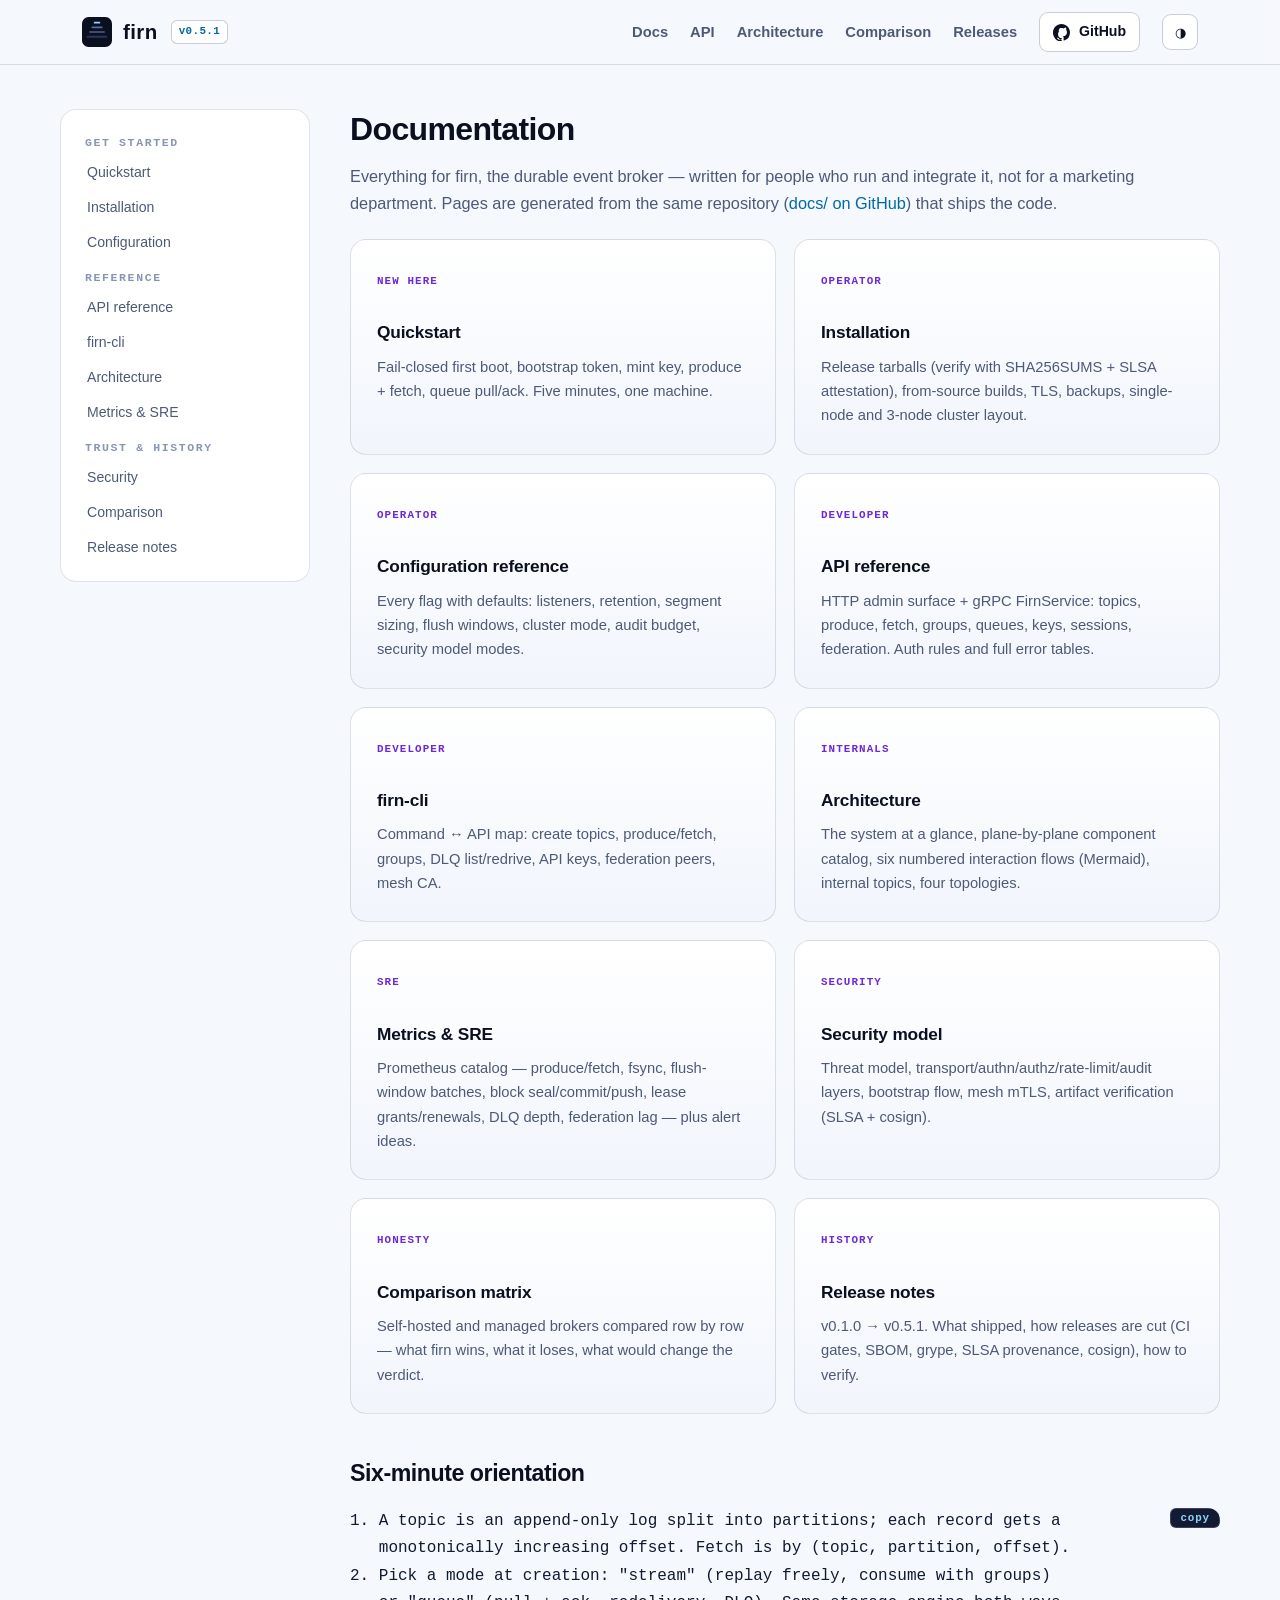
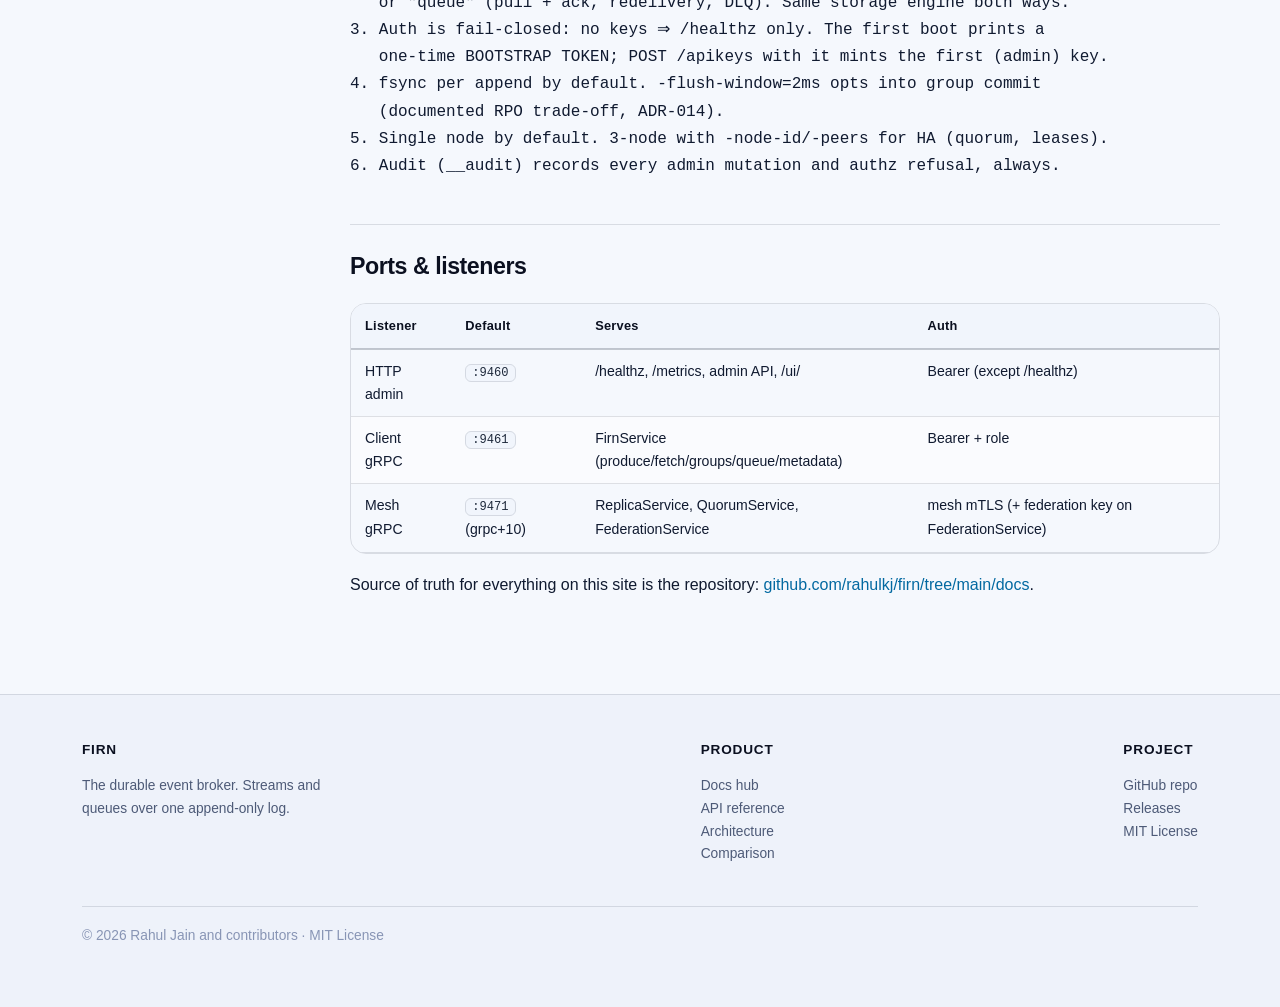
==== site/docs/index.html @ d55f5d56 "site: static website for firn, deployed to GitHub Pages Zero-build static site (no npm, no deps) in " ====
<!DOCTYPE html>
<html lang="en">
<head>
<meta charset="utf-8">
<meta name="viewport" content="width=device-width, initial-scale=1">
<title>Documentation — firn</title>
<meta name="description" content="Guides and reference for firn, the durable event broker: quickstart, installation, configuration, HTTP/gRPC API, CLI, architecture, security, comparison, releases.">
<link rel="icon" href="../favicon.svg" type="image/svg+xml">
<link rel="stylesheet" href="../assets/style.css">
</head>
<body>
<header class="site-header">
  <div class="wrap">
    <a class="brand" href="../index.html" aria-label="firn home"><svg width="30" height="30" viewBox="0 0 64 64" aria-hidden="true"><rect width="64" height="64" rx="14" fill="#0b1020"/><path d="M12 42h40" stroke="#2a3458" stroke-width="4" stroke-linecap="round"/><path d="M17 32h30" stroke="#3d4a77" stroke-width="4" stroke-linecap="round"/><path d="M22 22h20" stroke="#5b6ba1" stroke-width="4" stroke-linecap="round"/><path d="M27 12h10" stroke="#8fd3ff" stroke-width="4" stroke-linecap="round"/></svg>firn <span class="ver">v0.5.1</span></a>
    <nav class="nav"><a href="index.html">Docs</a><a href="api.html">API</a><a href="architecture.html">Architecture</a><a href="comparison.html">Comparison</a><a href="releases.html">Releases</a><a class="ghbtn" href="https://github.com/rahulkj/firn" rel="noopener"><svg width="17" height="17" viewBox="0 0 16 16" fill="currentColor" aria-hidden="true"><path d="M8 0c4.42 0 8 3.58 8 8a8.013 8.013 0 0 1-5.45 7.59c-.4.08-.55-.17-.55-.38 0-.27.01-1.13.01-2.2 0-.75-.25-1.23-.54-1.47 1.78-.2 3.65-.88 3.65-3.95 0-.88-.31-1.59-.82-2.15.08-.2.36-1.02-.08-2.12 0 0-.67-.22-2.2.82-.64-.18-1.32-.27-2-.27s-1.36.09-2 .27C6.32 4.91 5.65 5.13 5.65 5.13c-.44 1.1-.16 1.92-.08 2.12-.51.56-.82 1.28-.82 2.15 0 3.06 1.86 3.75 3.64 3.95-.23.2-.44.55-.51 1.07-.46.2-1.61.55-2.33-.66-.15-.24-.6-.83-1.23-.82-1.08.01-.73.61.01.86.46.26.99 1.37 3.89.97 0 .67.01 1.15.01 1.31 0 .21-.15.45-.55.38A7.995 7.995 0 0 1 0 8c0-4.42 3.58-8 8-8"/></svg>GitHub</a><button class="theme-toggle" data-theme-toggle aria-label="Toggle theme">◑</button></nav>
    <button class="menu-toggle" data-menu-toggle aria-label="Toggle menu">≡</button>
  </div>
</header>

<main class="wrap docs-main">
<aside class="docs-side">
  <div class="side-title">Get started</div>
  <a href="quickstart.html">Quickstart</a>
  <a href="installation.html">Installation</a>
  <a href="configuration.html">Configuration</a>
  <div class="side-title">Reference</div>
  <a href="api.html">API reference</a>
  <a href="cli.html">firn-cli</a>
  <a href="architecture.html">Architecture</a>
  <a href="sre.html">Metrics &amp; SRE</a>
  <div class="side-title">Trust &amp; history</div>
  <a href="security.html">Security</a>
  <a href="comparison.html">Comparison</a>
  <a href="releases.html">Release notes</a>
</aside>
<article class="docs-content">
<h1>Documentation</h1>
<p class="doc-lede">Everything for firn, the durable event broker — written for people who run and integrate it, not for a marketing department. Pages are generated from the same repository (<a href="https://github.com/rahulkj/firn/tree/main/docs" rel="noopener">docs/ on GitHub</a>) that ships the code.</p>

<div class="grid-2">
  <a class="card" href="quickstart.html" style="text-decoration:none;color:inherit"><span class="tag">New here</span><h3>Quickstart</h3><p>Fail-closed first boot, bootstrap token, mint key, produce + fetch, queue pull/ack. Five minutes, one machine.</p></a>
  <a class="card" href="installation.html" style="text-decoration:none;color:inherit"><span class="tag">Operator</span><h3>Installation</h3><p>Release tarballs (verify with SHA256SUMS + SLSA attestation), from-source builds, TLS, backups, single-node and 3-node cluster layout.</p></a>
  <a class="card" href="configuration.html" style="text-decoration:none;color:inherit"><span class="tag">Operator</span><h3>Configuration reference</h3><p>Every flag with defaults: listeners, retention, segment sizing, flush windows, cluster mode, audit budget, security model modes.</p></a>
  <a class="card" href="api.html" style="text-decoration:none;color:inherit"><span class="tag">Developer</span><h3>API reference</h3><p>HTTP admin surface + gRPC FirnService: topics, produce, fetch, groups, queues, keys, sessions, federation. Auth rules and full error tables.</p></a>
  <a class="card" href="cli.html" style="text-decoration:none;color:inherit"><span class="tag">Developer</span><h3>firn-cli</h3><p>Command ↔ API map: create topics, produce/fetch, groups, DLQ list/redrive, API keys, federation peers, mesh CA.</p></a>
  <a class="card" href="architecture.html" style="text-decoration:none;color:inherit"><span class="tag">Internals</span><h3>Architecture</h3><p>The system at a glance, plane-by-plane component catalog, six numbered interaction flows (Mermaid), internal topics, four topologies.</p></a>
  <a class="card" href="sre.html" style="text-decoration:none;color:inherit"><span class="tag">SRE</span><h3>Metrics &amp; SRE</h3><p>Prometheus catalog — produce/fetch, fsync, flush-window batches, block seal/commit/push, lease grants/renewals, DLQ depth, federation lag — plus alert ideas.</p></a>
  <a class="card" href="security.html" style="text-decoration:none;color:inherit"><span class="tag">Security</span><h3>Security model</h3><p>Threat model, transport/authn/authz/rate-limit/audit layers, bootstrap flow, mesh mTLS, artifact verification (SLSA + cosign).</p></a>
  <a class="card" href="comparison.html" style="text-decoration:none;color:inherit"><span class="tag">Honesty</span><h3>Comparison matrix</h3><p>Self-hosted and managed brokers compared row by row — what firn wins, what it loses, what would change the verdict.</p></a>
  <a class="card" href="releases.html" style="text-decoration:none;color:inherit"><span class="tag">History</span><h3>Release notes</h3><p>v0.1.0 → v0.5.1. What shipped, how releases are cut (CI gates, SBOM, grype, SLSA provenance, cosign), how to verify.</p></a>
</div>

<h2 style="border-top:0;padding-top:0;margin-top:40px">Six-minute orientation</h2>
<pre class="code">1. A topic is an append-only log split into partitions; each record gets a
   monotonically increasing offset. Fetch is by (topic, partition, offset).
2. Pick a mode at creation: "stream" (replay freely, consume with groups)
   or "queue" (pull + ack, redelivery, DLQ). Same storage engine both ways.
3. Auth is fail-closed: no keys ⇒ /healthz only. The first boot prints a
   one-time BOOTSTRAP TOKEN; POST /apikeys with it mints the first (admin) key.
4. fsync per append by default. -flush-window=2ms opts into group commit
   (documented RPO trade-off, ADR-014).
5. Single node by default. 3-node with -node-id/-peers for HA (quorum, leases).
6. Audit (__audit) records every admin mutation and authz refusal, always.</pre>

<h2>Ports &amp; listeners</h2>
<div class="table-wrap"><table>
<thead><tr><th>Listener</th><th>Default</th><th>Serves</th><th>Auth</th></tr></thead>
<tbody>
<tr><td>HTTP admin</td><td><code>:9460</code></td><td>/healthz, /metrics, admin API, /ui/</td><td>Bearer (except /healthz)</td></tr>
<tr><td>Client gRPC</td><td><code>:9461</code></td><td>FirnService (produce/fetch/groups/queue/metadata)</td><td>Bearer + role</td></tr>
<tr><td>Mesh gRPC</td><td><code>:9471</code> (grpc+10)</td><td>ReplicaService, QuorumService, FederationService</td><td>mesh mTLS (+ federation key on FederationService)</td></tr>
</tbody></table></div>

<p>Source of truth for everything on this site is the repository: <a href="https://github.com/rahulkj/firn/tree/main/docs" rel="noopener">github.com/rahulkj/firn/tree/main/docs</a>.</p>
</article>
</main>

<footer class="site-footer"><div class="wrap"><div class="cols"><div style="max-width:280px"><h4>firn</h4><p>The durable event broker. Streams and queues over one append-only log.</p></div><div><h4>Product</h4><p><a href="index.html">Docs hub</a><br><a href="api.html">API reference</a><br><a href="architecture.html">Architecture</a><br><a href="comparison.html">Comparison</a></p></div><div><h4>Project</h4><p><a href="https://github.com/rahulkj/firn" rel="noopener">GitHub repo</a><br><a href="https://github.com/rahulkj/firn/releases" rel="noopener">Releases</a><br><a href="https://github.com/rahulkj/firn/blob/main/LICENSE" rel="noopener">MIT License</a></p></div></div><div class="fine"><span>© 2026 Rahul Jain and contributors · MIT License</span></div></div></footer>
<script src="../assets/site.js"></script>
</body>
</html>
---- site/assets/style.css ----
:root{
  --bg:#0b1020; --bg2:#0e1430; --panel:#121936; --panel2:#171f42;
  --line:rgba(148,163,184,.18); --line2:rgba(148,163,184,.32);
  --text:#e8ecf7; --muted:#9aa7c4; --faint:#6b7899;
  --accent:#8fd3ff; --accent2:#c4b5fd; --snow:#eaf6ff;
  --ok:#34d399; --warn:#fbbf24; --bad:#f87171;
  --code:#0a0e22; --code-line:#1d2749;
  --shadow:0 18px 50px rgba(2,6,23,.5);
  --radius:16px;
}
[data-theme="light"]{
  --bg:#f5f8fd; --bg2:#eef2fa; --panel:#ffffff; --panel2:#f1f5fc;
  --line:rgba(15,23,42,.12); --line2:rgba(15,23,42,.22);
  --text:#101a30; --muted:#4d5a77; --faint:#8895b5;
  --accent:#0369a1; --accent2:#6d28d9; --snow:#0b1020;
  --ok:#047857; --warn:#b45309; --bad:#b91c1c;
  --code:#0f172a; --code-line:#1e293b;
  --shadow:0 18px 45px rgba(30,41,59,.16);
}
*{box-sizing:border-box}
html{scroll-behavior:smooth}
body{margin:0;background:var(--bg);color:var(--text);font:16px/1.65 -apple-system,BlinkMacSystemFont,"Segoe UI",Roboto,"Helvetica Neue",Arial,sans-serif;-webkit-font-smoothing:antialiased}
a{color:var(--accent);text-decoration:none}
a:hover{text-decoration:underline}
.mono{font-family:ui-monospace,"SF Mono",Menlo,Consolas,monospace}
.wrap{max-width:1160px;margin:0 auto;padding:0 22px}

/* ---------- header ---------- */
.site-header{position:sticky;top:0;z-index:50;backdrop-filter:blur(14px);-webkit-backdrop-filter:blur(14px);background:color-mix(in srgb, var(--bg) 78%, transparent);border-bottom:1px solid var(--line)}
.site-header .wrap{display:flex;align-items:center;gap:26px;height:64px}
.brand{display:flex;align-items:center;gap:11px;font-weight:700;font-size:1.28rem;color:var(--snow);letter-spacing:.02em}
.brand:hover{text-decoration:none}
.brand svg{display:block}
.brand .ver{font:600 .68rem/1.6 ui-monospace,Menlo,monospace;color:var(--accent);border:1px solid var(--line2);border-radius:6px;padding:2px 7px;margin-left:2px;background:var(--panel)}
.nav{display:flex;gap:22px;margin-left:auto;align-items:center}
.nav a{color:var(--muted);font-weight:600;font-size:.92rem}
.nav a:hover{color:var(--snow);text-decoration:none}
.nav .ghbtn{display:inline-flex;align-items:center;gap:9px;color:var(--snow);border:1px solid var(--line2);border-radius:9px;padding:7px 13px;background:var(--panel);font-size:.88rem}
.nav .ghbtn:hover{border-color:var(--accent)}
.theme-toggle{cursor:pointer;background:var(--panel);border:1px solid var(--line2);color:var(--snow);border-radius:9px;width:36px;height:36px;display:inline-flex;align-items:center;justify-content:center}
.theme-toggle:hover{border-color:var(--accent)}
.menu-toggle{display:none;cursor:pointer;background:none;border:0;color:var(--snow);font-size:1.4rem;margin-left:auto}
@media (max-width:900px){
  .menu-toggle{display:block}
  .nav{display:none;position:absolute;top:64px;left:0;right:0;flex-direction:column;align-items:flex-start;background:var(--bg2);border-bottom:1px solid var(--line);padding:14px 22px 18px;gap:14px}
  .nav.open{display:flex}
}

/* ---------- hero ---------- */
.hero{position:relative;overflow:hidden;border-bottom:1px solid var(--line)}
.hero::before{content:"";position:absolute;inset:0;background:radial-gradient(900px 420px at 15% -10%,rgba(141,211,255,.16),transparent 60%),radial-gradient(800px 500px at 85% 0%,rgba(196,181,253,.14),transparent 55%)}
.hero .wrap{position:relative;padding:92px 22px 84px;display:grid;grid-template-columns:1.05fr .95fr;gap:48px;align-items:center}
@media (max-width:980px){.hero .wrap{grid-template-columns:1fr;padding:64px 22px 56px}}
.eyebrow{display:inline-flex;gap:10px;align-items:center;font:600 .76rem/1 ui-monospace,Menlo,monospace;letter-spacing:.14em;text-transform:uppercase;color:var(--accent);margin-bottom:22px}
.eyebrow .dot{width:7px;height:7px;border-radius:50%;background:var(--ok);box-shadow:0 0 12px var(--ok)}
h1{font-size:clamp(2.5rem,5.2vw,3.7rem);line-height:1.06;margin:0 0 22px;letter-spacing:-.03em;font-weight:800;color:var(--snow)}
h1 .grad{background:linear-gradient(120deg,var(--accent) 0%,#e6f4ff 35%,var(--accent2) 100%);-webkit-background-clip:text;background-clip:text;color:transparent}
.lede{font-size:1.16rem;color:var(--muted);max-width:34rem;margin:0 0 30px}
.lede strong{color:var(--snow)}
.cta-row{display:flex;gap:14px;flex-wrap:wrap;margin-bottom:28px}
.btn{display:inline-flex;align-items:center;gap:10px;border-radius:11px;padding:12px 20px;font-weight:700;font-size:.97rem;border:1px solid transparent}
.btn:hover{text-decoration:none}
.btn-primary{background:linear-gradient(160deg,#a9e1ff,#67c6ff);color:#062033;box-shadow:0 10px 30px rgba(103,198,255,.28)}
.btn-primary:hover{filter:brightness(1.06)}
.btn-ghost{color:var(--snow);border-color:var(--line2);background:var(--panel)}
.btn-ghost:hover{border-color:var(--accent)}
.quickfacts{display:flex;gap:0;border:1px solid var(--line);border-radius:14px;overflow:hidden;max-width:520px}
.quickfacts div{flex:1;padding:12px 14px;background:var(--panel);border-right:1px solid var(--line)}
.quickfacts div:last-child{border-right:0}
.quickfacts b{display:block;font-size:1.05rem;color:var(--snow)}
.quickfacts span{font-size:.72rem;color:var(--muted)}

/* terminal card */
.term{border:1px solid var(--line2);border-radius:var(--radius);background:var(--code);box-shadow:var(--shadow);overflow:hidden}
.term-chrome{display:flex;gap:7px;align-items:center;padding:11px 14px;border-bottom:1px solid var(--code-line);background:#0d1230}
.term-chrome i{width:11px;height:11px;border-radius:50%;background:#31406e}
.term-chrome i:first-child{background:#ff5f57}.term-chrome i:nth-child(2){background:#febc2e}.term-chrome i:nth-child(3){background:#28c840}
.term-chrome span{margin-left:10px;font:.75rem ui-monospace,Menlo,monospace;color:var(--faint)}
.term pre{margin:0;padding:18px 20px;overflow-x:auto;font-size:.82rem;line-height:1.72;color:#c7e0ff}
.term .p{color:#5eead4}.term .c{color:#64748b}.term .o{color:#a5f3fc}.term .okc{color:#34d399}
@media (max-width:980px){.quickfacts{max-width:100%}}

/* ---------- sections & content ---------- */
section.block{padding:72px 0}
.kicker{font:600 .73rem/1 ui-monospace,Menlo,monospace;letter-spacing:.16em;text-transform:uppercase;color:var(--accent)}
h2{font-size:clamp(1.6rem,3vw,2.2rem);letter-spacing:-.02em;margin:12px 0 10px;color:var(--snow)}
.sub{color:var(--muted);max-width:46rem;margin:0 0 34px}
.card{border:1px solid var(--line);background:linear-gradient(180deg,var(--panel),var(--panel2));border-radius:var(--radius);padding:26px;transition:border-color .18s, transform .18s}
.card:hover{border-color:var(--line2);transform:translateY(-2px)}
.card h3{margin:12px 0 8px;font-size:1.06rem;color:var(--snow);letter-spacing:-.01em}
.card p{margin:0;color:var(--muted);font-size:.92rem}
.card .tag{display:inline-block;font:600 .68rem ui-monospace,Menlo,monospace;color:var(--accent2);letter-spacing:.1em;text-transform:uppercase}
.grid-3{display:grid;grid-template-columns:repeat(3,1fr);gap:18px}
.grid-2{display:grid;grid-template-columns:repeat(2,1fr);gap:18px}
@media (max-width:980px){.grid-3,.grid-2{grid-template-columns:1fr}}

/* honesty callout */
.honesty{border:1px solid rgba(251,191,36,.35);background:rgba(251,191,36,.06);border-left:4px solid var(--warn);border-radius:12px;padding:18px 22px;color:#fde68a;font-size:.92rem;max-width:60rem}
[data-theme="light"] .honesty{color:#7c4a03;background:#fffbeb}

/* tables */
.table-wrap{overflow-x:auto;border:1px solid var(--line);border-radius:var(--radius);margin:18px 0}
table{border-collapse:collapse;width:100%;font-size:.88rem}
thead th{background:var(--panel2);color:var(--snow);text-align:left;padding:11px 14px;border-bottom:2px solid var(--line2);font-size:.8rem;letter-spacing:.02em}
tbody td{padding:10px 14px;border-bottom:1px solid var(--line);vertical-align:top}
tbody tr:nth-child(even){background:color-mix(in srgb, var(--panel) 55%, transparent)}
.pill{display:inline-block;border-radius:99px;padding:1px 9px;font-size:.72rem;font-weight:700;white-space:nowrap}
.yes{color:#052e22;background:rgba(52,211,153,.22);color:var(--ok);border:1px solid rgba(52,211,153,.4)}
.partial{color:var(--warn);border:1px solid rgba(251,191,36,.4);background:rgba(251,191,36,.08)}
.no{color:var(--bad);border:1px solid rgba(248,113,113,.4);background:rgba(248,113,113,.08)}

/* code */
pre.code{background:var(--code);border:1px solid var(--line2);border-radius:12px;padding:16px 18px;overflow-x:auto;font-size:.82rem;line-height:1.7;color:#c7e0ff}
inline-code,code{font-family:ui-monospace,"SF Mono",Menlo,Consolas,monospace;font-size:.86em;background:var(--panel2);border:1px solid var(--line);border-radius:6px;padding:1px 6px;color:#cfe6ff}
pre.code code,pre.code{background:transparent;border:0;padding:0;color:inherit;font-size:inherit}
[data-theme="light"] code{color:#1e293b}
h1 code,h2 code,h3 code{font-size:.8em}

/* docs layout */
.docs-main{display:grid;grid-template-columns:250px 1fr;gap:40px;padding:44px 0 80px}
@media (max-width:980px){.docs-main{grid-template-columns:1fr}.docs-side{position:static}}
.docs-side{position:sticky;top:84px;align-self:start;border:1px solid var(--line);border-radius:var(--radius);background:var(--panel);padding:16px;font-size:.88rem}
.docs-side .side-title{font:700 .72rem ui-monospace,Menlo,monospace;letter-spacing:.14em;text-transform:uppercase;color:var(--faint);margin:10px 8px 6px}
.docs-side a{display:block;padding:6px 10px;border-radius:8px;color:var(--muted);font-weight:500}
.docs-side a:hover{color:var(--snow);background:var(--panel2);text-decoration:none}
.docs-side a.active{color:var(--accent);background:var(--panel2)}
.docs-content h1{font-size:2rem;letter-spacing:-.02em;margin:4px 0 8px;color:var(--snow)}
.docs-content .doc-lede{color:var(--muted);font-size:1.02rem;margin-bottom:22px}
.docs-content h2{margin-top:44px;padding-top:22px;border-top:1px solid var(--line);font-size:1.45rem}
.docs-content h3{margin-top:26px;font-size:1.08rem;color:var(--snow)}

/* footer */
.site-footer{border-top:1px solid var(--line);background:var(--bg2);padding:44px 0 60px;color:var(--muted);font-size:.86rem}
.site-footer .cols{display:flex;gap:36px;flex-wrap:wrap;justify-content:space-between}
.site-footer h4{color:var(--snow);margin:0 0 10px;font-size:.85rem;letter-spacing:.06em;text-transform:uppercase}
.site-footer a{color:var(--muted)}
.site-footer .fine{margin-top:26px;border-top:1px solid var(--line);padding-top:18px;color:var(--faint);display:flex;justify-content:space-between;gap:18px;flex-wrap:wrap}

.mermaid{background:var(--code);border:1px solid var(--line2);border-radius:12px;padding:18px;overflow-x:auto;margin:16px 0}
.legend{display:flex;gap:16px;flex-wrap:wrap;font-size:.8rem;color:var(--muted);margin-top:10px}
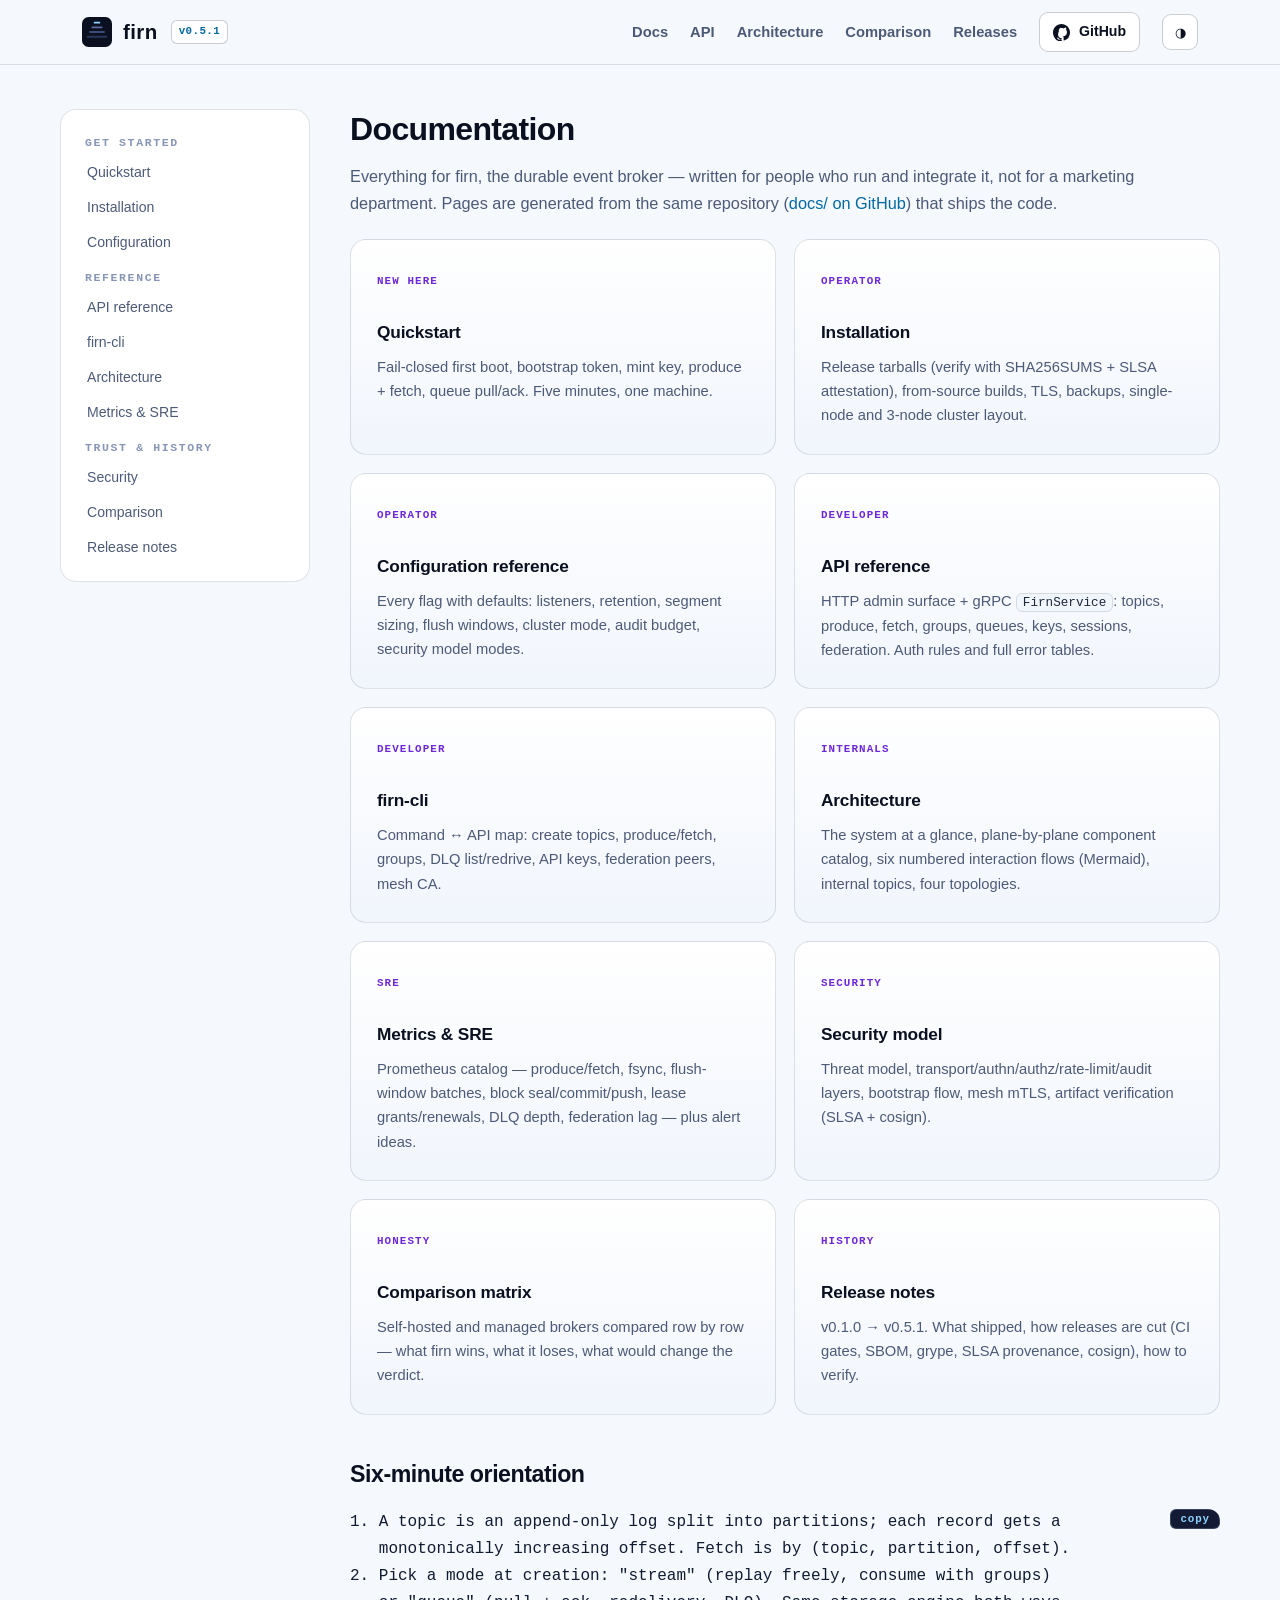
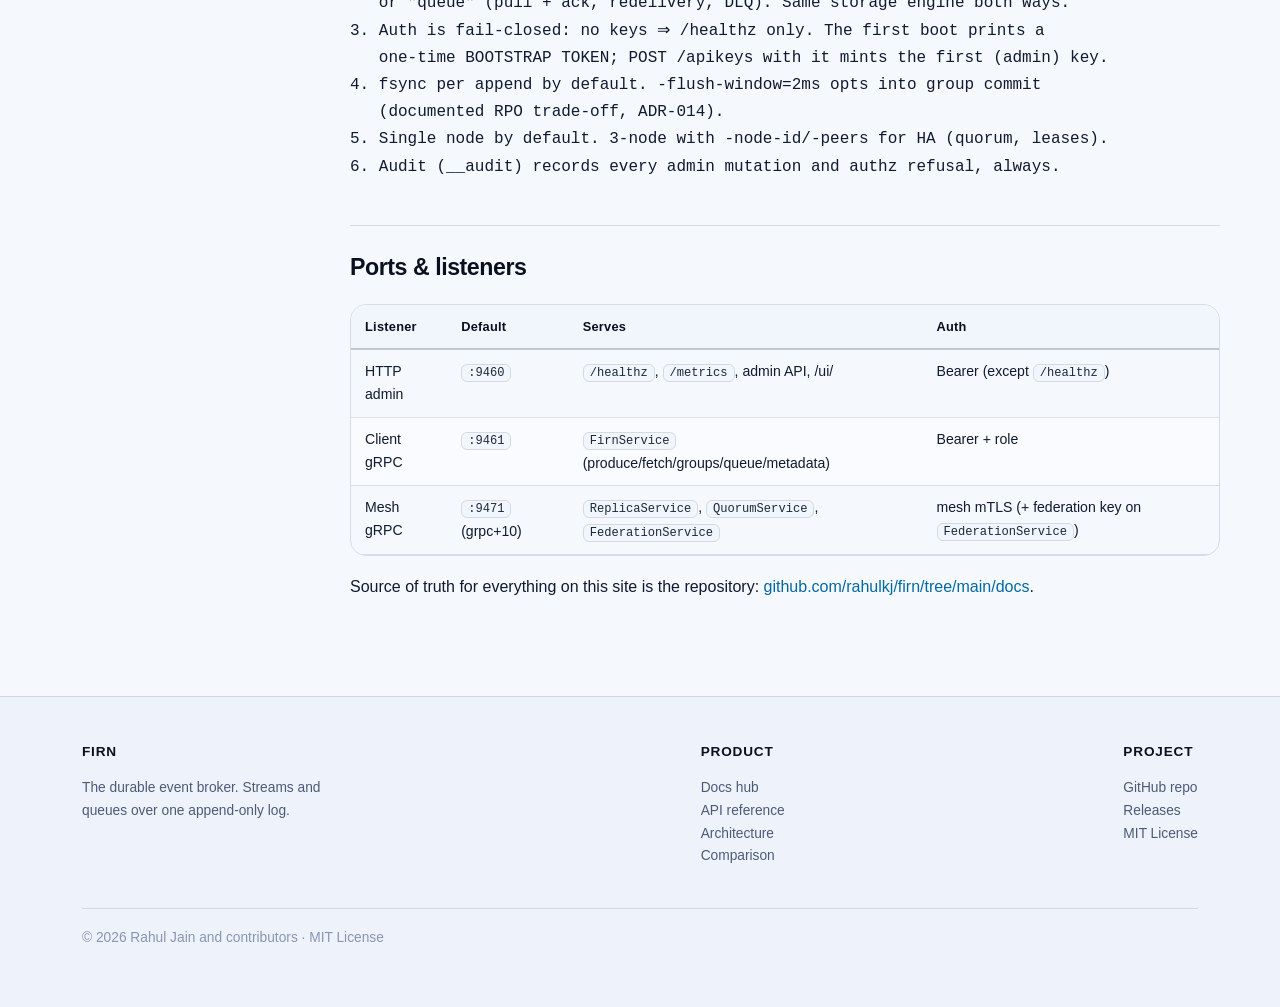
==== commit 630054fd: "site: wrap identifier-like text in code spans; fix mermaid rendering Two fixes for the diagrams repo" ====
--- a/site/docs/index.html
+++ b/site/docs/index.html
@@ -41,7 +41,7 @@
   <a class="card" href="quickstart.html" style="text-decoration:none;color:inherit"><span class="tag">New here</span><h3>Quickstart</h3><p>Fail-closed first boot, bootstrap token, mint key, produce + fetch, queue pull/ack. Five minutes, one machine.</p></a>
   <a class="card" href="installation.html" style="text-decoration:none;color:inherit"><span class="tag">Operator</span><h3>Installation</h3><p>Release tarballs (verify with SHA256SUMS + SLSA attestation), from-source builds, TLS, backups, single-node and 3-node cluster layout.</p></a>
   <a class="card" href="configuration.html" style="text-decoration:none;color:inherit"><span class="tag">Operator</span><h3>Configuration reference</h3><p>Every flag with defaults: listeners, retention, segment sizing, flush windows, cluster mode, audit budget, security model modes.</p></a>
-  <a class="card" href="api.html" style="text-decoration:none;color:inherit"><span class="tag">Developer</span><h3>API reference</h3><p>HTTP admin surface + gRPC FirnService: topics, produce, fetch, groups, queues, keys, sessions, federation. Auth rules and full error tables.</p></a>
+  <a class="card" href="api.html" style="text-decoration:none;color:inherit"><span class="tag">Developer</span><h3>API reference</h3><p>HTTP admin surface + gRPC <code>FirnService</code>: topics, produce, fetch, groups, queues, keys, sessions, federation. Auth rules and full error tables.</p></a>
   <a class="card" href="cli.html" style="text-decoration:none;color:inherit"><span class="tag">Developer</span><h3>firn-cli</h3><p>Command ↔ API map: create topics, produce/fetch, groups, DLQ list/redrive, API keys, federation peers, mesh CA.</p></a>
   <a class="card" href="architecture.html" style="text-decoration:none;color:inherit"><span class="tag">Internals</span><h3>Architecture</h3><p>The system at a glance, plane-by-plane component catalog, six numbered interaction flows (Mermaid), internal topics, four topologies.</p></a>
   <a class="card" href="sre.html" style="text-decoration:none;color:inherit"><span class="tag">SRE</span><h3>Metrics &amp; SRE</h3><p>Prometheus catalog — produce/fetch, fsync, flush-window batches, block seal/commit/push, lease grants/renewals, DLQ depth, federation lag — plus alert ideas.</p></a>
@@ -66,9 +66,9 @@
 <div class="table-wrap"><table>
 <thead><tr><th>Listener</th><th>Default</th><th>Serves</th><th>Auth</th></tr></thead>
 <tbody>
-<tr><td>HTTP admin</td><td><code>:9460</code></td><td>/healthz, /metrics, admin API, /ui/</td><td>Bearer (except /healthz)</td></tr>
-<tr><td>Client gRPC</td><td><code>:9461</code></td><td>FirnService (produce/fetch/groups/queue/metadata)</td><td>Bearer + role</td></tr>
-<tr><td>Mesh gRPC</td><td><code>:9471</code> (grpc+10)</td><td>ReplicaService, QuorumService, FederationService</td><td>mesh mTLS (+ federation key on FederationService)</td></tr>
+<tr><td>HTTP admin</td><td><code>:9460</code></td><td><code>/healthz</code>, <code>/metrics</code>, admin API, /ui/</td><td>Bearer (except <code>/healthz</code>)</td></tr>
+<tr><td>Client gRPC</td><td><code>:9461</code></td><td><code>FirnService</code> (produce/fetch/groups/queue/metadata)</td><td>Bearer + role</td></tr>
+<tr><td>Mesh gRPC</td><td><code>:9471</code> (grpc+10)</td><td><code>ReplicaService</code>, <code>QuorumService</code>, <code>FederationService</code></td><td>mesh mTLS (+ federation key on <code>FederationService</code>)</td></tr>
 </tbody></table></div>
 
 <p>Source of truth for everything on this site is the repository: <a href="https://github.com/rahulkj/firn/tree/main/docs" rel="noopener">github.com/rahulkj/firn/tree/main/docs</a>.</p>
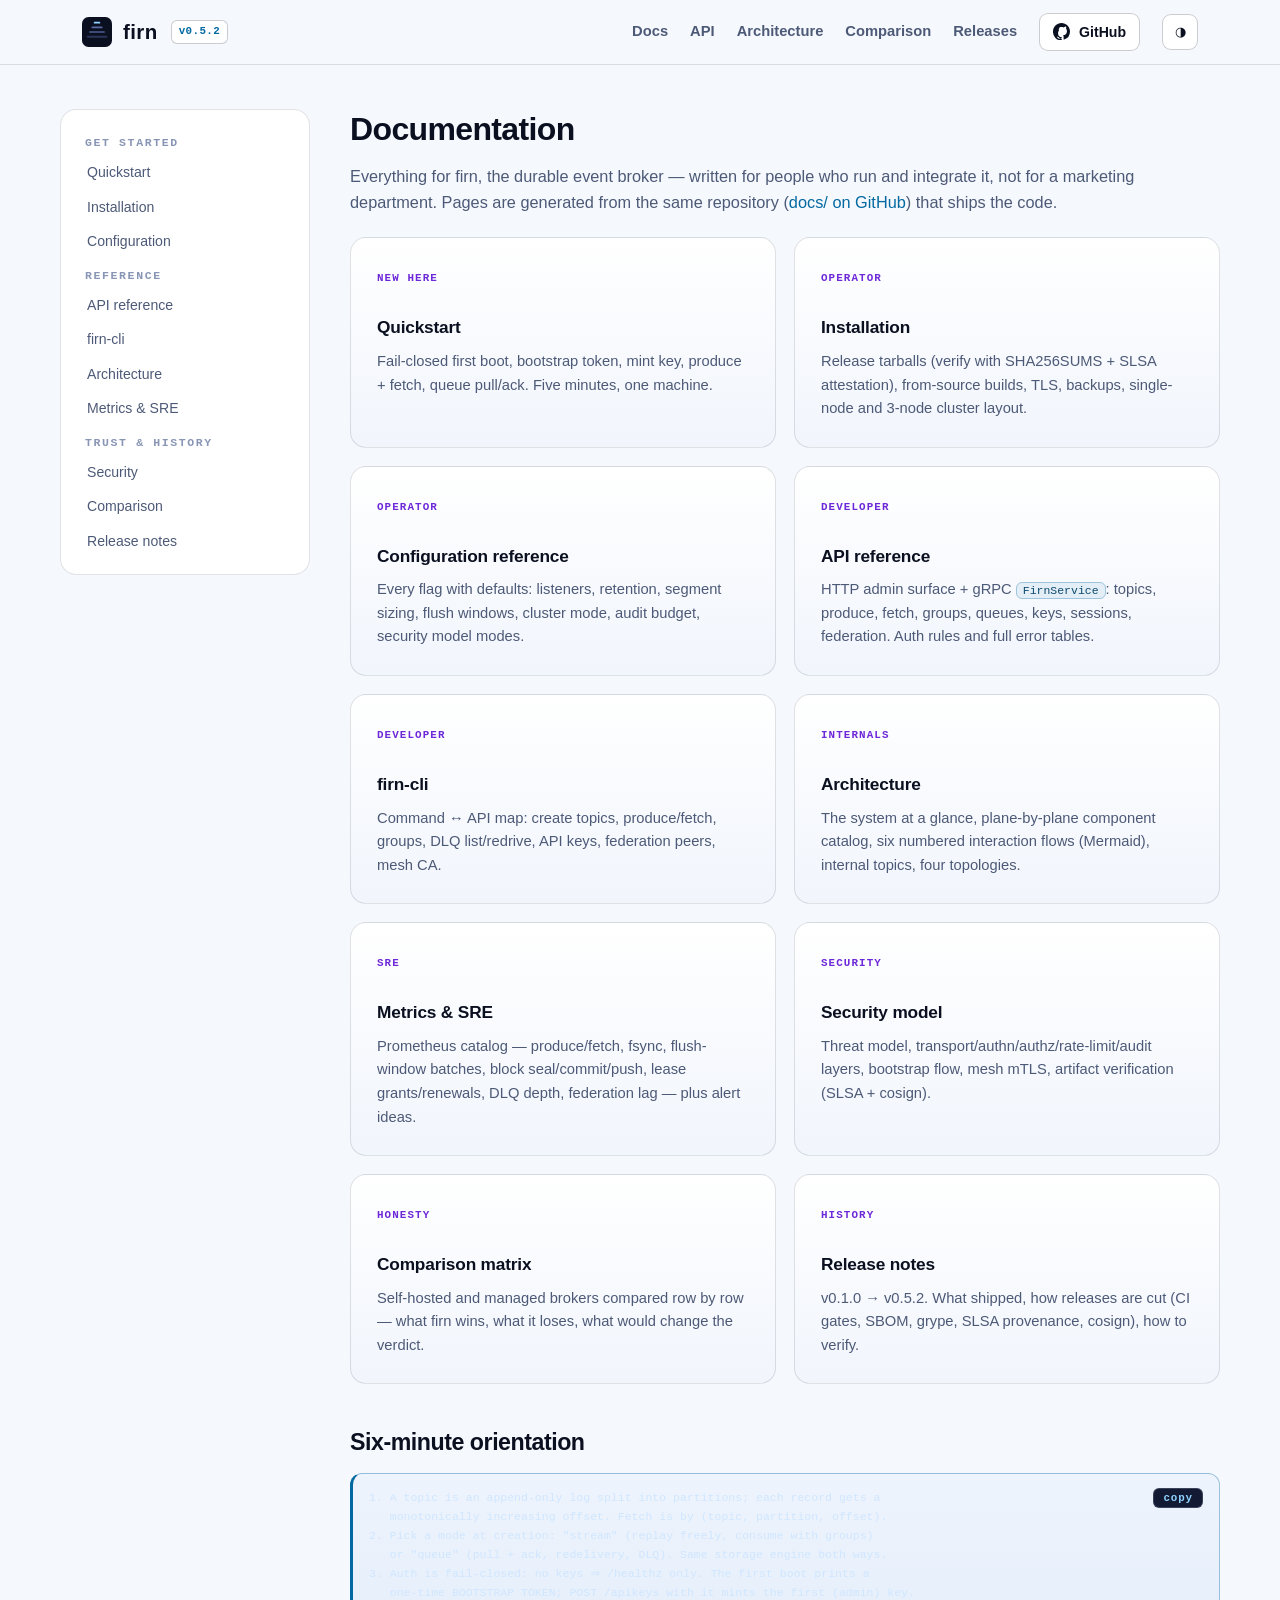
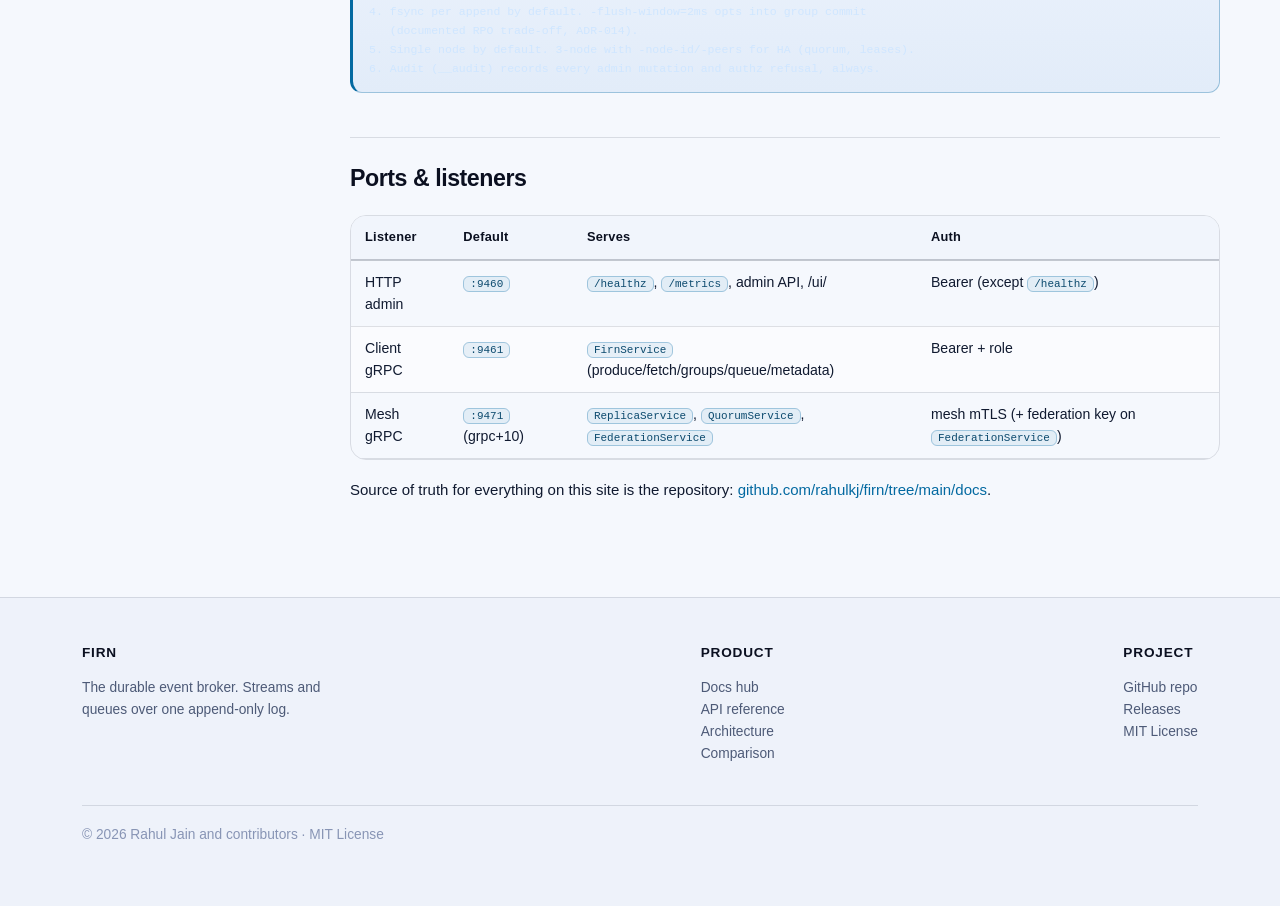
==== commit 37a695f2: "release: v0.5.2 — OCI image + install tooling shipped as a tag The v0.5.1 tag predates packaging/ (t" ====
--- a/site/docs/index.html
+++ b/site/docs/index.html
@@ -11,7 +11,7 @@
 <body>
 <header class="site-header">
   <div class="wrap">
-    <a class="brand" href="../index.html" aria-label="firn home"><svg width="30" height="30" viewBox="0 0 64 64" aria-hidden="true"><rect width="64" height="64" rx="14" fill="#0b1020"/><path d="M12 42h40" stroke="#2a3458" stroke-width="4" stroke-linecap="round"/><path d="M17 32h30" stroke="#3d4a77" stroke-width="4" stroke-linecap="round"/><path d="M22 22h20" stroke="#5b6ba1" stroke-width="4" stroke-linecap="round"/><path d="M27 12h10" stroke="#8fd3ff" stroke-width="4" stroke-linecap="round"/></svg>firn <span class="ver">v0.5.1</span></a>
+    <a class="brand" href="../index.html" aria-label="firn home"><svg width="30" height="30" viewBox="0 0 64 64" aria-hidden="true"><rect width="64" height="64" rx="14" fill="#0b1020"/><path d="M12 42h40" stroke="#2a3458" stroke-width="4" stroke-linecap="round"/><path d="M17 32h30" stroke="#3d4a77" stroke-width="4" stroke-linecap="round"/><path d="M22 22h20" stroke="#5b6ba1" stroke-width="4" stroke-linecap="round"/><path d="M27 12h10" stroke="#8fd3ff" stroke-width="4" stroke-linecap="round"/></svg>firn <span class="ver">v0.5.2</span></a>
     <nav class="nav"><a href="index.html">Docs</a><a href="api.html">API</a><a href="architecture.html">Architecture</a><a href="comparison.html">Comparison</a><a href="releases.html">Releases</a><a class="ghbtn" href="https://github.com/rahulkj/firn" rel="noopener"><svg width="17" height="17" viewBox="0 0 16 16" fill="currentColor" aria-hidden="true"><path d="M8 0c4.42 0 8 3.58 8 8a8.013 8.013 0 0 1-5.45 7.59c-.4.08-.55-.17-.55-.38 0-.27.01-1.13.01-2.2 0-.75-.25-1.23-.54-1.47 1.78-.2 3.65-.88 3.65-3.95 0-.88-.31-1.59-.82-2.15.08-.2.36-1.02-.08-2.12 0 0-.67-.22-2.2.82-.64-.18-1.32-.27-2-.27s-1.36.09-2 .27C6.32 4.91 5.65 5.13 5.65 5.13c-.44 1.1-.16 1.92-.08 2.12-.51.56-.82 1.28-.82 2.15 0 3.06 1.86 3.75 3.64 3.95-.23.2-.44.55-.51 1.07-.46.2-1.61.55-2.33-.66-.15-.24-.6-.83-1.23-.82-1.08.01-.73.61.01.86.46.26.99 1.37 3.89.97 0 .67.01 1.15.01 1.31 0 .21-.15.45-.55.38A7.995 7.995 0 0 1 0 8c0-4.42 3.58-8 8-8"/></svg>GitHub</a><button class="theme-toggle" data-theme-toggle aria-label="Toggle theme">◑</button></nav>
     <button class="menu-toggle" data-menu-toggle aria-label="Toggle menu">≡</button>
   </div>
@@ -47,7 +47,7 @@
   <a class="card" href="sre.html" style="text-decoration:none;color:inherit"><span class="tag">SRE</span><h3>Metrics &amp; SRE</h3><p>Prometheus catalog — produce/fetch, fsync, flush-window batches, block seal/commit/push, lease grants/renewals, DLQ depth, federation lag — plus alert ideas.</p></a>
   <a class="card" href="security.html" style="text-decoration:none;color:inherit"><span class="tag">Security</span><h3>Security model</h3><p>Threat model, transport/authn/authz/rate-limit/audit layers, bootstrap flow, mesh mTLS, artifact verification (SLSA + cosign).</p></a>
   <a class="card" href="comparison.html" style="text-decoration:none;color:inherit"><span class="tag">Honesty</span><h3>Comparison matrix</h3><p>Self-hosted and managed brokers compared row by row — what firn wins, what it loses, what would change the verdict.</p></a>
-  <a class="card" href="releases.html" style="text-decoration:none;color:inherit"><span class="tag">History</span><h3>Release notes</h3><p>v0.1.0 → v0.5.1. What shipped, how releases are cut (CI gates, SBOM, grype, SLSA provenance, cosign), how to verify.</p></a>
+  <a class="card" href="releases.html" style="text-decoration:none;color:inherit"><span class="tag">History</span><h3>Release notes</h3><p>v0.1.0 → v0.5.2. What shipped, how releases are cut (CI gates, SBOM, grype, SLSA provenance, cosign), how to verify.</p></a>
 </div>
 
 <h2 style="border-top:0;padding-top:0;margin-top:40px">Six-minute orientation</h2>
--- a/site/assets/style.css
+++ b/site/assets/style.css
@@ -5,6 +5,10 @@
   --accent:#8fd3ff; --accent2:#c4b5fd; --snow:#eaf6ff;
   --ok:#34d399; --warn:#fbbf24; --bad:#f87171;
   --code:#0a0e22; --code-line:#1d2749;
+  --chip-bg:rgba(143,211,255,.09); --chip-line:rgba(143,211,255,.28); --chip-text:#a9e1ff;
+  --block-bg:linear-gradient(180deg,#111a38 0%, #0b1130 100%); --block-line:rgba(143,211,255,.35);
+  --diagram-bg:rgba(196,181,253,.055); --diagram-line:rgba(196,181,253,.38);
+  --term-bg:#0c1230; --term-line:rgba(95,234,212,.28);
   --shadow:0 18px 50px rgba(2,6,23,.5);
   --radius:16px;
 }
@@ -15,11 +19,15 @@
   --accent:#0369a1; --accent2:#6d28d9; --snow:#0b1020;
   --ok:#047857; --warn:#b45309; --bad:#b91c1c;
   --code:#0f172a; --code-line:#1e293b;
+  --chip-bg:rgba(3,105,161,.08); --chip-line:rgba(3,105,161,.3); --chip-text:#0c4a6e;
+  --block-bg:linear-gradient(180deg,#eef4fd 0%, #e2ecf9 100%); --block-line:rgba(3,105,161,.35);
+  --diagram-bg:rgba(109,40,217,.05); --diagram-line:rgba(109,40,217,.3);
+  --term-bg:#0c1230; --term-line:rgba(9,111,92,.3);
   --shadow:0 18px 45px rgba(30,41,59,.16);
 }
 *{box-sizing:border-box}
 html{scroll-behavior:smooth}
-body{margin:0;background:var(--bg);color:var(--text);font:16px/1.65 -apple-system,BlinkMacSystemFont,"Segoe UI",Roboto,"Helvetica Neue",Arial,sans-serif;-webkit-font-smoothing:antialiased}
+body{margin:0;background:var(--bg);color:var(--text);font:15px/1.6 -apple-system,BlinkMacSystemFont,"Segoe UI",Roboto,"Helvetica Neue",Arial,sans-serif;-webkit-font-smoothing:antialiased}
 a{color:var(--accent);text-decoration:none}
 a:hover{text-decoration:underline}
 .mono{font-family:ui-monospace,"SF Mono",Menlo,Consolas,monospace}
@@ -109,12 +117,20 @@
 .partial{color:var(--warn);border:1px solid rgba(251,191,36,.4);background:rgba(251,191,36,.08)}
 .no{color:var(--bad);border:1px solid rgba(248,113,113,.4);background:rgba(248,113,113,.08)}
 
-/* code */
-pre.code{background:var(--code);border:1px solid var(--line2);border-radius:12px;padding:16px 18px;overflow-x:auto;font-size:.82rem;line-height:1.7;color:#c7e0ff}
-inline-code,code{font-family:ui-monospace,"SF Mono",Menlo,Consolas,monospace;font-size:.86em;background:var(--panel2);border:1px solid var(--line);border-radius:6px;padding:1px 6px;color:#cfe6ff}
-pre.code code,pre.code{background:transparent;border:0;padding:0;color:inherit;font-size:inherit}
-[data-theme="light"] code{color:#1e293b}
-h1 code,h2 code,h3 code{font-size:.8em}
+/* code — every kind gets its own backdrop */
+/* inline chip */
+code{font-family:ui-monospace,"SF Mono",Menlo,Consolas,monospace;font-size:.78em;background:var(--chip-bg);border:1px solid var(--chip-line);border-radius:6px;padding:1px 6px;color:var(--chip-text);white-space:nowrap}
+[data-theme="light"] code{color:var(--chip-text)}
+/* block: shell/code output */
+pre.code{background:var(--block-bg);border:1px solid var(--block-line);border-left:3px solid var(--accent);border-radius:12px;padding:14px 16px;white-space:pre-wrap;overflow-wrap:anywhere;word-break:break-word;font-size:.72rem;line-height:1.65;color:#cfe6ff;box-shadow:inset 0 1px 0 rgba(255,255,255,.03)}
+pre.code code{background:transparent;border:0;padding:0;color:inherit;font-size:inherit;white-space:pre}
+[data-theme="light"] pre.code code{color:#0f172a}
+/* diagram block (mermaid source/figure) */
+.mermaid{background:var(--diagram-bg);border:1px solid var(--diagram-line);border-left:3px solid var(--accent2);border-radius:12px;padding:18px;margin:16px 0}
+/* terminal demo */
+.term{border:1px solid var(--term-line);border-radius:var(--radius);background:var(--term-bg);box-shadow:var(--shadow);overflow:hidden}
+.term pre{margin:0;padding:16px 18px;white-space:pre-wrap;overflow-wrap:anywhere;word-break:break-word;font-size:.7rem;line-height:1.7;color:#c7e0ff}
+h1 code,h2 code,h3 code{font-size:.72em}
 
 /* docs layout */
 .docs-main{display:grid;grid-template-columns:250px 1fr;gap:40px;padding:44px 0 80px}
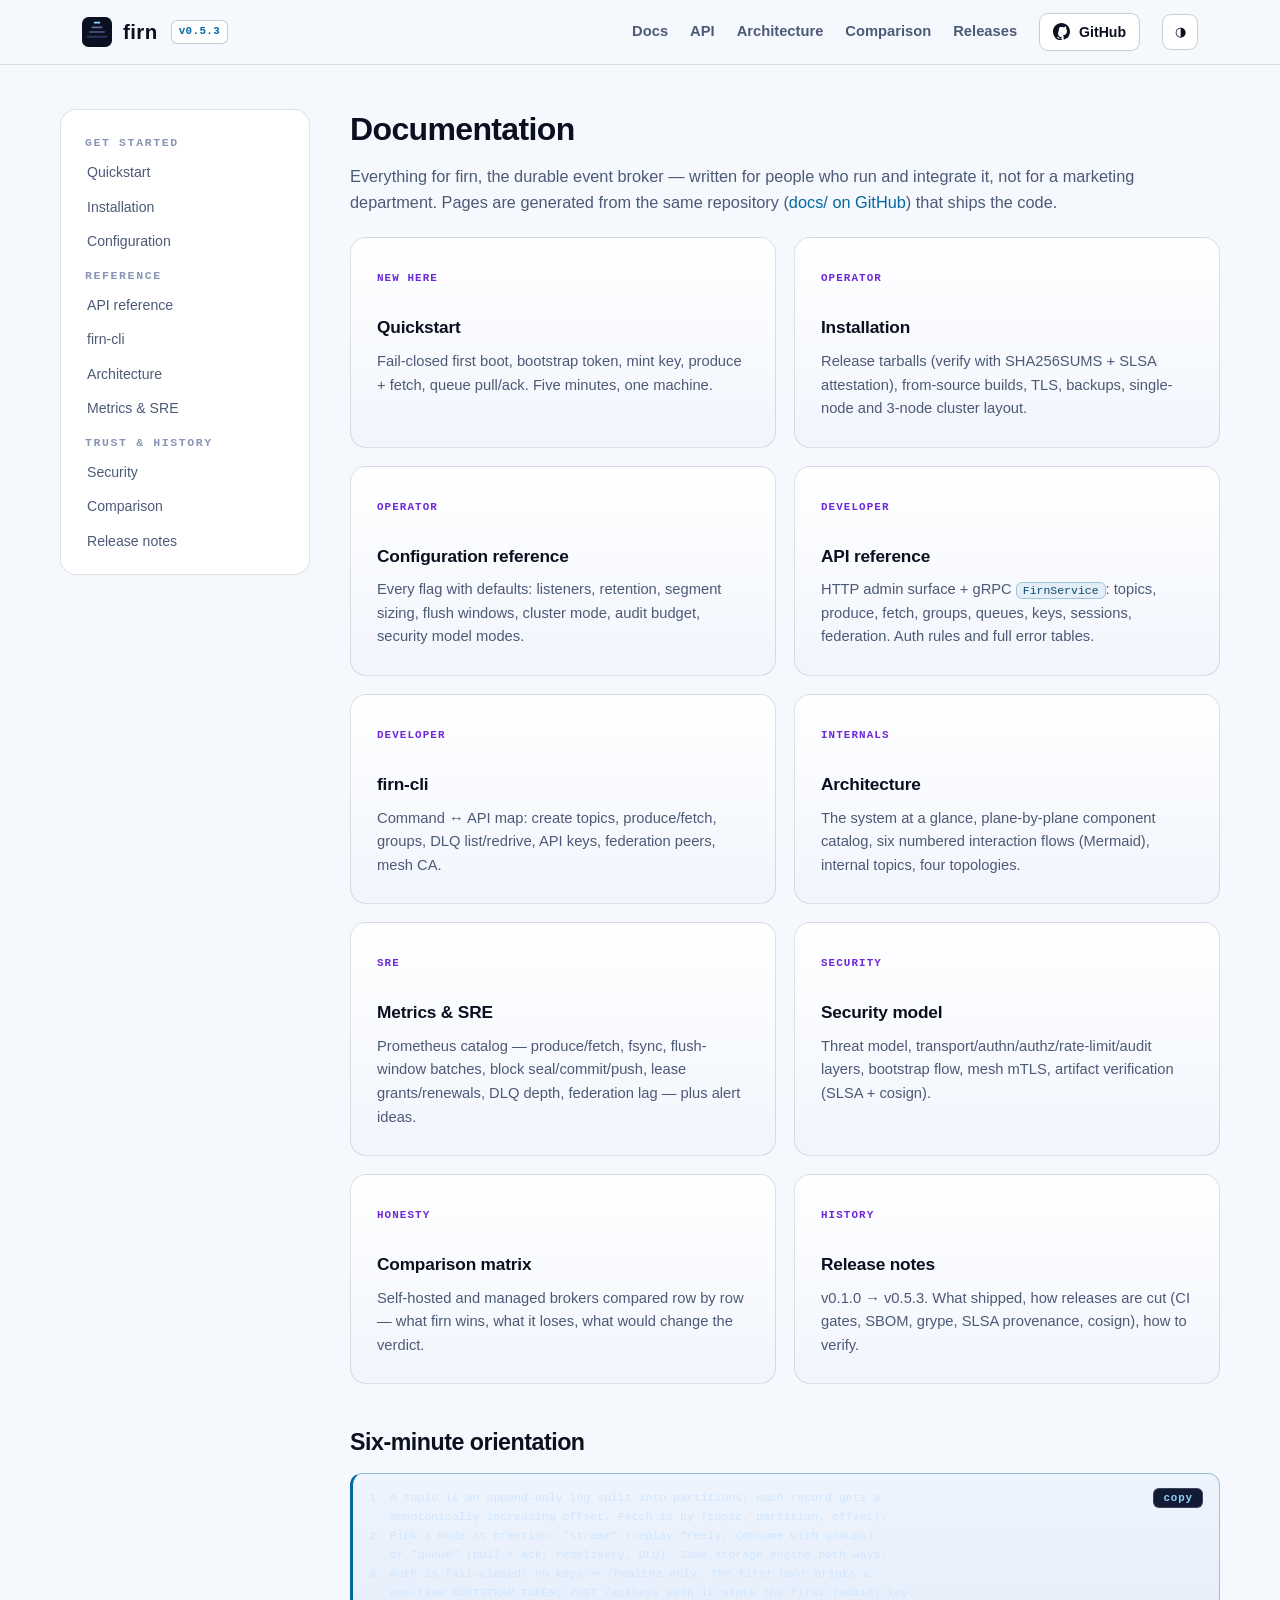
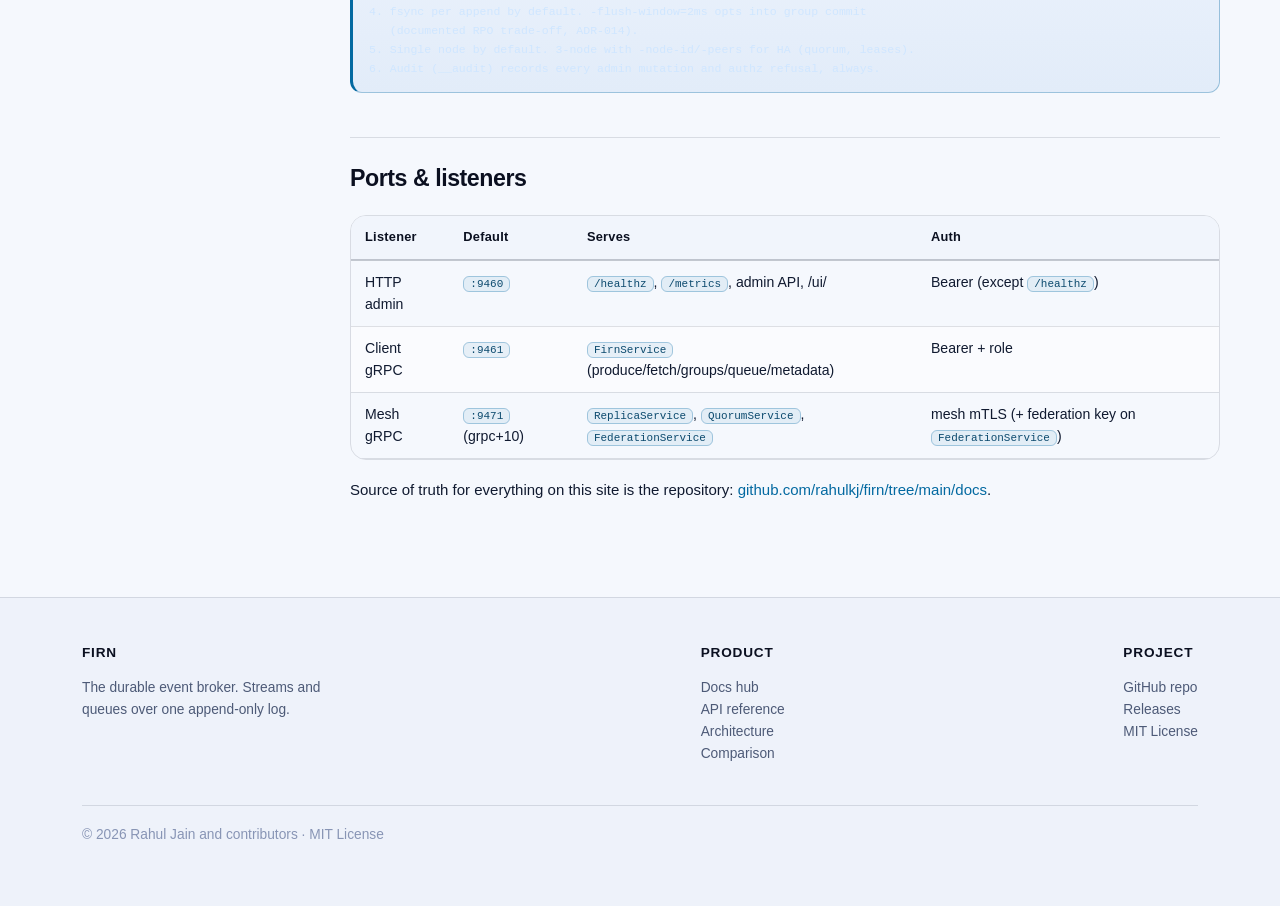
==== commit 84d54fd8: "release: v0.5.3 — mesh CA boot fix + manifest install fixes Boot-breaking defect found by deploying " ====
--- a/site/docs/index.html
+++ b/site/docs/index.html
@@ -11,7 +11,7 @@
 <body>
 <header class="site-header">
   <div class="wrap">
-    <a class="brand" href="../index.html" aria-label="firn home"><svg width="30" height="30" viewBox="0 0 64 64" aria-hidden="true"><rect width="64" height="64" rx="14" fill="#0b1020"/><path d="M12 42h40" stroke="#2a3458" stroke-width="4" stroke-linecap="round"/><path d="M17 32h30" stroke="#3d4a77" stroke-width="4" stroke-linecap="round"/><path d="M22 22h20" stroke="#5b6ba1" stroke-width="4" stroke-linecap="round"/><path d="M27 12h10" stroke="#8fd3ff" stroke-width="4" stroke-linecap="round"/></svg>firn <span class="ver">v0.5.2</span></a>
+    <a class="brand" href="../index.html" aria-label="firn home"><svg width="30" height="30" viewBox="0 0 64 64" aria-hidden="true"><rect width="64" height="64" rx="14" fill="#0b1020"/><path d="M12 42h40" stroke="#2a3458" stroke-width="4" stroke-linecap="round"/><path d="M17 32h30" stroke="#3d4a77" stroke-width="4" stroke-linecap="round"/><path d="M22 22h20" stroke="#5b6ba1" stroke-width="4" stroke-linecap="round"/><path d="M27 12h10" stroke="#8fd3ff" stroke-width="4" stroke-linecap="round"/></svg>firn <span class="ver">v0.5.3</span></a>
     <nav class="nav"><a href="index.html">Docs</a><a href="api.html">API</a><a href="architecture.html">Architecture</a><a href="comparison.html">Comparison</a><a href="releases.html">Releases</a><a class="ghbtn" href="https://github.com/rahulkj/firn" rel="noopener"><svg width="17" height="17" viewBox="0 0 16 16" fill="currentColor" aria-hidden="true"><path d="M8 0c4.42 0 8 3.58 8 8a8.013 8.013 0 0 1-5.45 7.59c-.4.08-.55-.17-.55-.38 0-.27.01-1.13.01-2.2 0-.75-.25-1.23-.54-1.47 1.78-.2 3.65-.88 3.65-3.95 0-.88-.31-1.59-.82-2.15.08-.2.36-1.02-.08-2.12 0 0-.67-.22-2.2.82-.64-.18-1.32-.27-2-.27s-1.36.09-2 .27C6.32 4.91 5.65 5.13 5.65 5.13c-.44 1.1-.16 1.92-.08 2.12-.51.56-.82 1.28-.82 2.15 0 3.06 1.86 3.75 3.64 3.95-.23.2-.44.55-.51 1.07-.46.2-1.61.55-2.33-.66-.15-.24-.6-.83-1.23-.82-1.08.01-.73.61.01.86.46.26.99 1.37 3.89.97 0 .67.01 1.15.01 1.31 0 .21-.15.45-.55.38A7.995 7.995 0 0 1 0 8c0-4.42 3.58-8 8-8"/></svg>GitHub</a><button class="theme-toggle" data-theme-toggle aria-label="Toggle theme">◑</button></nav>
     <button class="menu-toggle" data-menu-toggle aria-label="Toggle menu">≡</button>
   </div>
@@ -47,7 +47,7 @@
   <a class="card" href="sre.html" style="text-decoration:none;color:inherit"><span class="tag">SRE</span><h3>Metrics &amp; SRE</h3><p>Prometheus catalog — produce/fetch, fsync, flush-window batches, block seal/commit/push, lease grants/renewals, DLQ depth, federation lag — plus alert ideas.</p></a>
   <a class="card" href="security.html" style="text-decoration:none;color:inherit"><span class="tag">Security</span><h3>Security model</h3><p>Threat model, transport/authn/authz/rate-limit/audit layers, bootstrap flow, mesh mTLS, artifact verification (SLSA + cosign).</p></a>
   <a class="card" href="comparison.html" style="text-decoration:none;color:inherit"><span class="tag">Honesty</span><h3>Comparison matrix</h3><p>Self-hosted and managed brokers compared row by row — what firn wins, what it loses, what would change the verdict.</p></a>
-  <a class="card" href="releases.html" style="text-decoration:none;color:inherit"><span class="tag">History</span><h3>Release notes</h3><p>v0.1.0 → v0.5.2. What shipped, how releases are cut (CI gates, SBOM, grype, SLSA provenance, cosign), how to verify.</p></a>
+  <a class="card" href="releases.html" style="text-decoration:none;color:inherit"><span class="tag">History</span><h3>Release notes</h3><p>v0.1.0 → v0.5.3. What shipped, how releases are cut (CI gates, SBOM, grype, SLSA provenance, cosign), how to verify.</p></a>
 </div>
 
 <h2 style="border-top:0;padding-top:0;margin-top:40px">Six-minute orientation</h2>
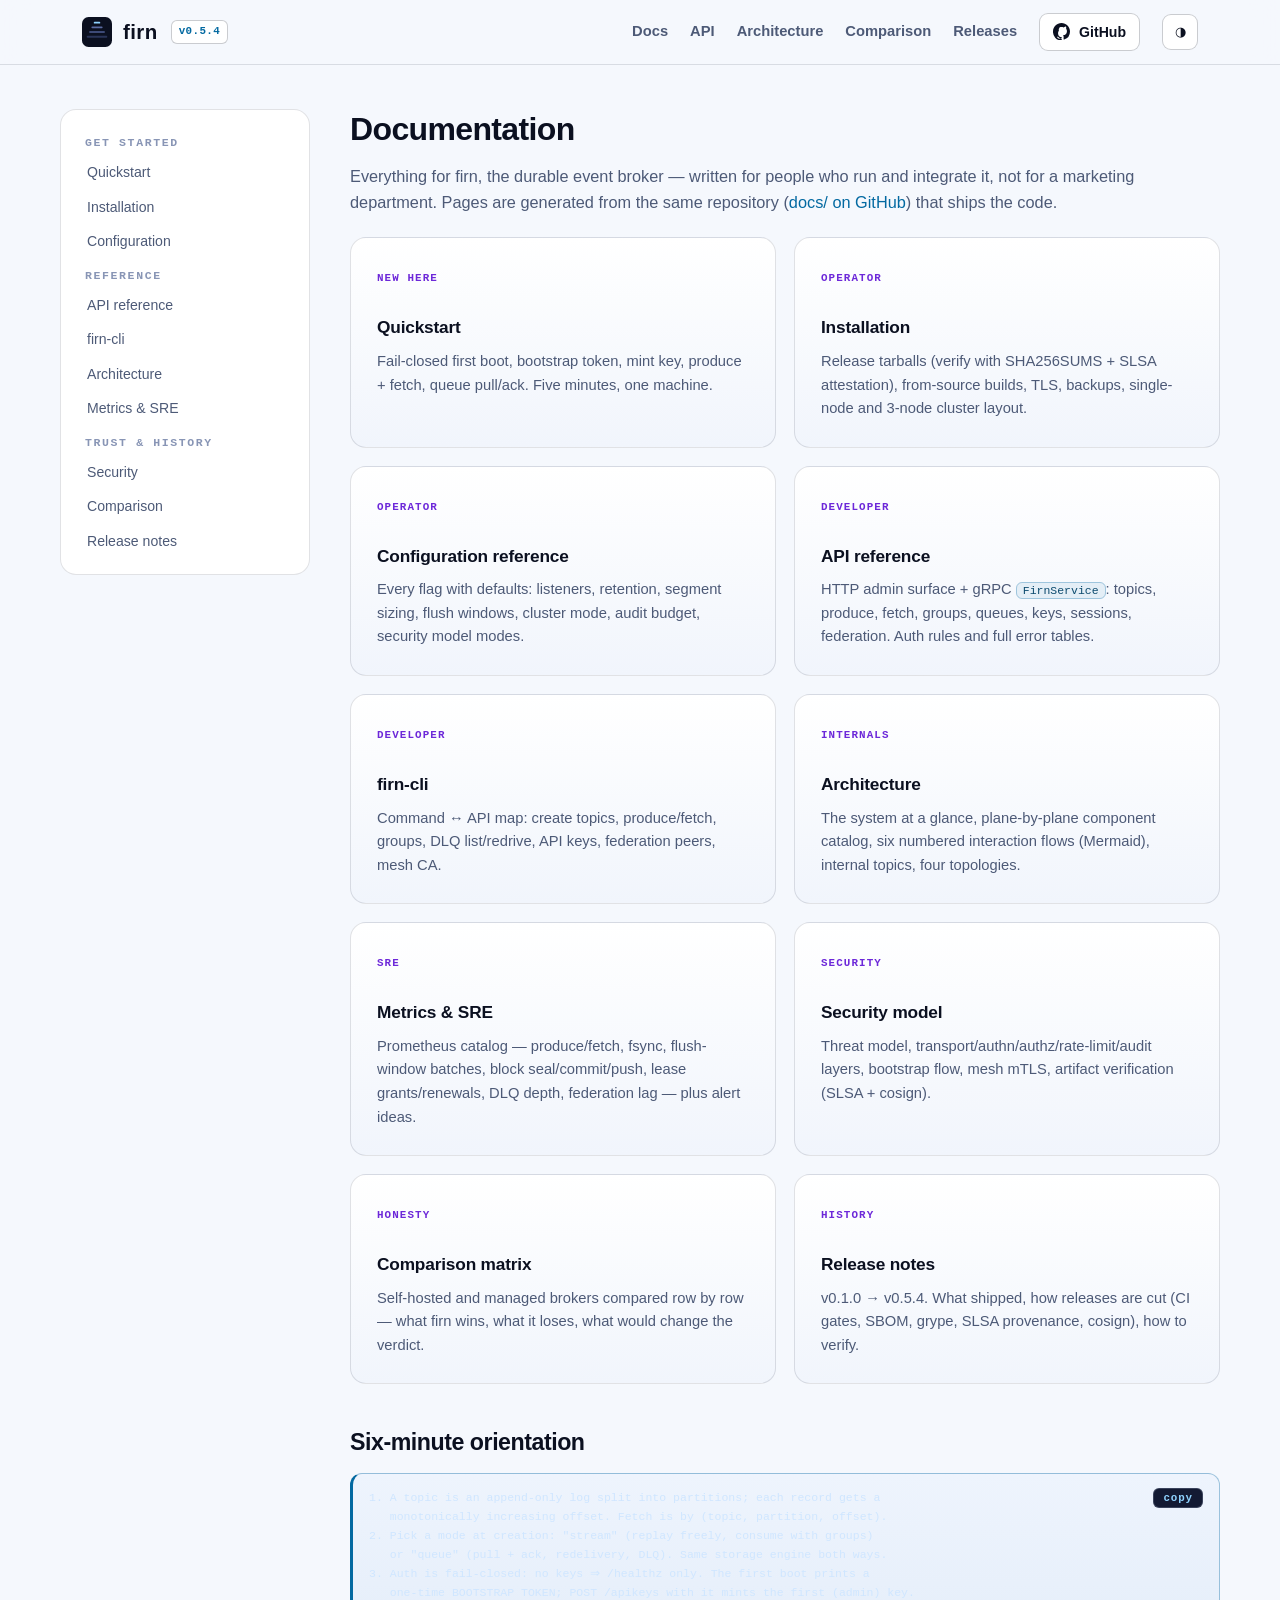
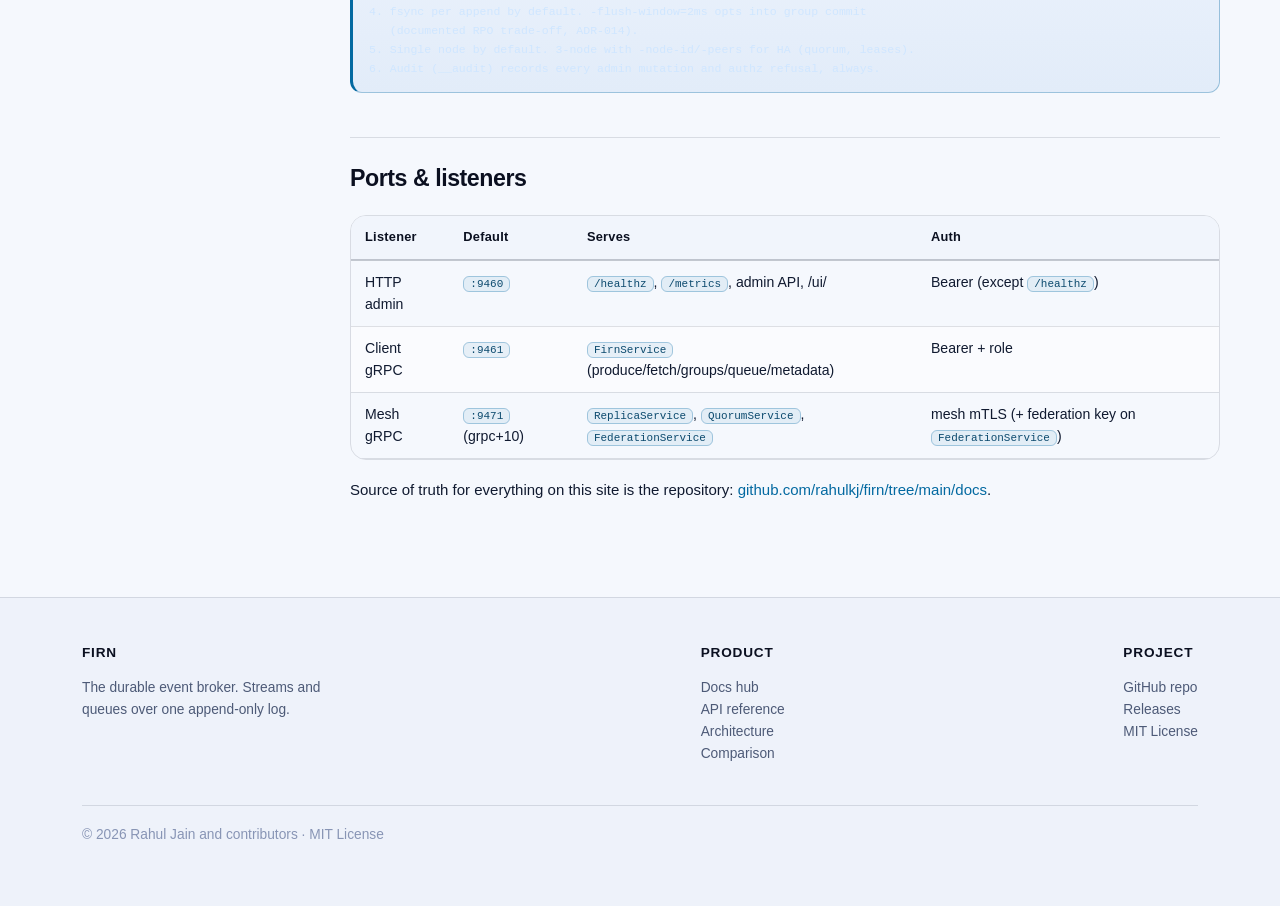
==== commit f62d6b81: "release: v0.5.4 — quorum perm fix, peers examples, FQDN note v0.5.3 pods crash-loop on their first r" ====
--- a/site/docs/index.html
+++ b/site/docs/index.html
@@ -11,7 +11,7 @@
 <body>
 <header class="site-header">
   <div class="wrap">
-    <a class="brand" href="../index.html" aria-label="firn home"><svg width="30" height="30" viewBox="0 0 64 64" aria-hidden="true"><rect width="64" height="64" rx="14" fill="#0b1020"/><path d="M12 42h40" stroke="#2a3458" stroke-width="4" stroke-linecap="round"/><path d="M17 32h30" stroke="#3d4a77" stroke-width="4" stroke-linecap="round"/><path d="M22 22h20" stroke="#5b6ba1" stroke-width="4" stroke-linecap="round"/><path d="M27 12h10" stroke="#8fd3ff" stroke-width="4" stroke-linecap="round"/></svg>firn <span class="ver">v0.5.3</span></a>
+    <a class="brand" href="../index.html" aria-label="firn home"><svg width="30" height="30" viewBox="0 0 64 64" aria-hidden="true"><rect width="64" height="64" rx="14" fill="#0b1020"/><path d="M12 42h40" stroke="#2a3458" stroke-width="4" stroke-linecap="round"/><path d="M17 32h30" stroke="#3d4a77" stroke-width="4" stroke-linecap="round"/><path d="M22 22h20" stroke="#5b6ba1" stroke-width="4" stroke-linecap="round"/><path d="M27 12h10" stroke="#8fd3ff" stroke-width="4" stroke-linecap="round"/></svg>firn <span class="ver">v0.5.4</span></a>
     <nav class="nav"><a href="index.html">Docs</a><a href="api.html">API</a><a href="architecture.html">Architecture</a><a href="comparison.html">Comparison</a><a href="releases.html">Releases</a><a class="ghbtn" href="https://github.com/rahulkj/firn" rel="noopener"><svg width="17" height="17" viewBox="0 0 16 16" fill="currentColor" aria-hidden="true"><path d="M8 0c4.42 0 8 3.58 8 8a8.013 8.013 0 0 1-5.45 7.59c-.4.08-.55-.17-.55-.38 0-.27.01-1.13.01-2.2 0-.75-.25-1.23-.54-1.47 1.78-.2 3.65-.88 3.65-3.95 0-.88-.31-1.59-.82-2.15.08-.2.36-1.02-.08-2.12 0 0-.67-.22-2.2.82-.64-.18-1.32-.27-2-.27s-1.36.09-2 .27C6.32 4.91 5.65 5.13 5.65 5.13c-.44 1.1-.16 1.92-.08 2.12-.51.56-.82 1.28-.82 2.15 0 3.06 1.86 3.75 3.64 3.95-.23.2-.44.55-.51 1.07-.46.2-1.61.55-2.33-.66-.15-.24-.6-.83-1.23-.82-1.08.01-.73.61.01.86.46.26.99 1.37 3.89.97 0 .67.01 1.15.01 1.31 0 .21-.15.45-.55.38A7.995 7.995 0 0 1 0 8c0-4.42 3.58-8 8-8"/></svg>GitHub</a><button class="theme-toggle" data-theme-toggle aria-label="Toggle theme">◑</button></nav>
     <button class="menu-toggle" data-menu-toggle aria-label="Toggle menu">≡</button>
   </div>
@@ -47,7 +47,7 @@
   <a class="card" href="sre.html" style="text-decoration:none;color:inherit"><span class="tag">SRE</span><h3>Metrics &amp; SRE</h3><p>Prometheus catalog — produce/fetch, fsync, flush-window batches, block seal/commit/push, lease grants/renewals, DLQ depth, federation lag — plus alert ideas.</p></a>
   <a class="card" href="security.html" style="text-decoration:none;color:inherit"><span class="tag">Security</span><h3>Security model</h3><p>Threat model, transport/authn/authz/rate-limit/audit layers, bootstrap flow, mesh mTLS, artifact verification (SLSA + cosign).</p></a>
   <a class="card" href="comparison.html" style="text-decoration:none;color:inherit"><span class="tag">Honesty</span><h3>Comparison matrix</h3><p>Self-hosted and managed brokers compared row by row — what firn wins, what it loses, what would change the verdict.</p></a>
-  <a class="card" href="releases.html" style="text-decoration:none;color:inherit"><span class="tag">History</span><h3>Release notes</h3><p>v0.1.0 → v0.5.3. What shipped, how releases are cut (CI gates, SBOM, grype, SLSA provenance, cosign), how to verify.</p></a>
+  <a class="card" href="releases.html" style="text-decoration:none;color:inherit"><span class="tag">History</span><h3>Release notes</h3><p>v0.1.0 → v0.5.4. What shipped, how releases are cut (CI gates, SBOM, grype, SLSA provenance, cosign), how to verify.</p></a>
 </div>
 
 <h2 style="border-top:0;padding-top:0;margin-top:40px">Six-minute orientation</h2>
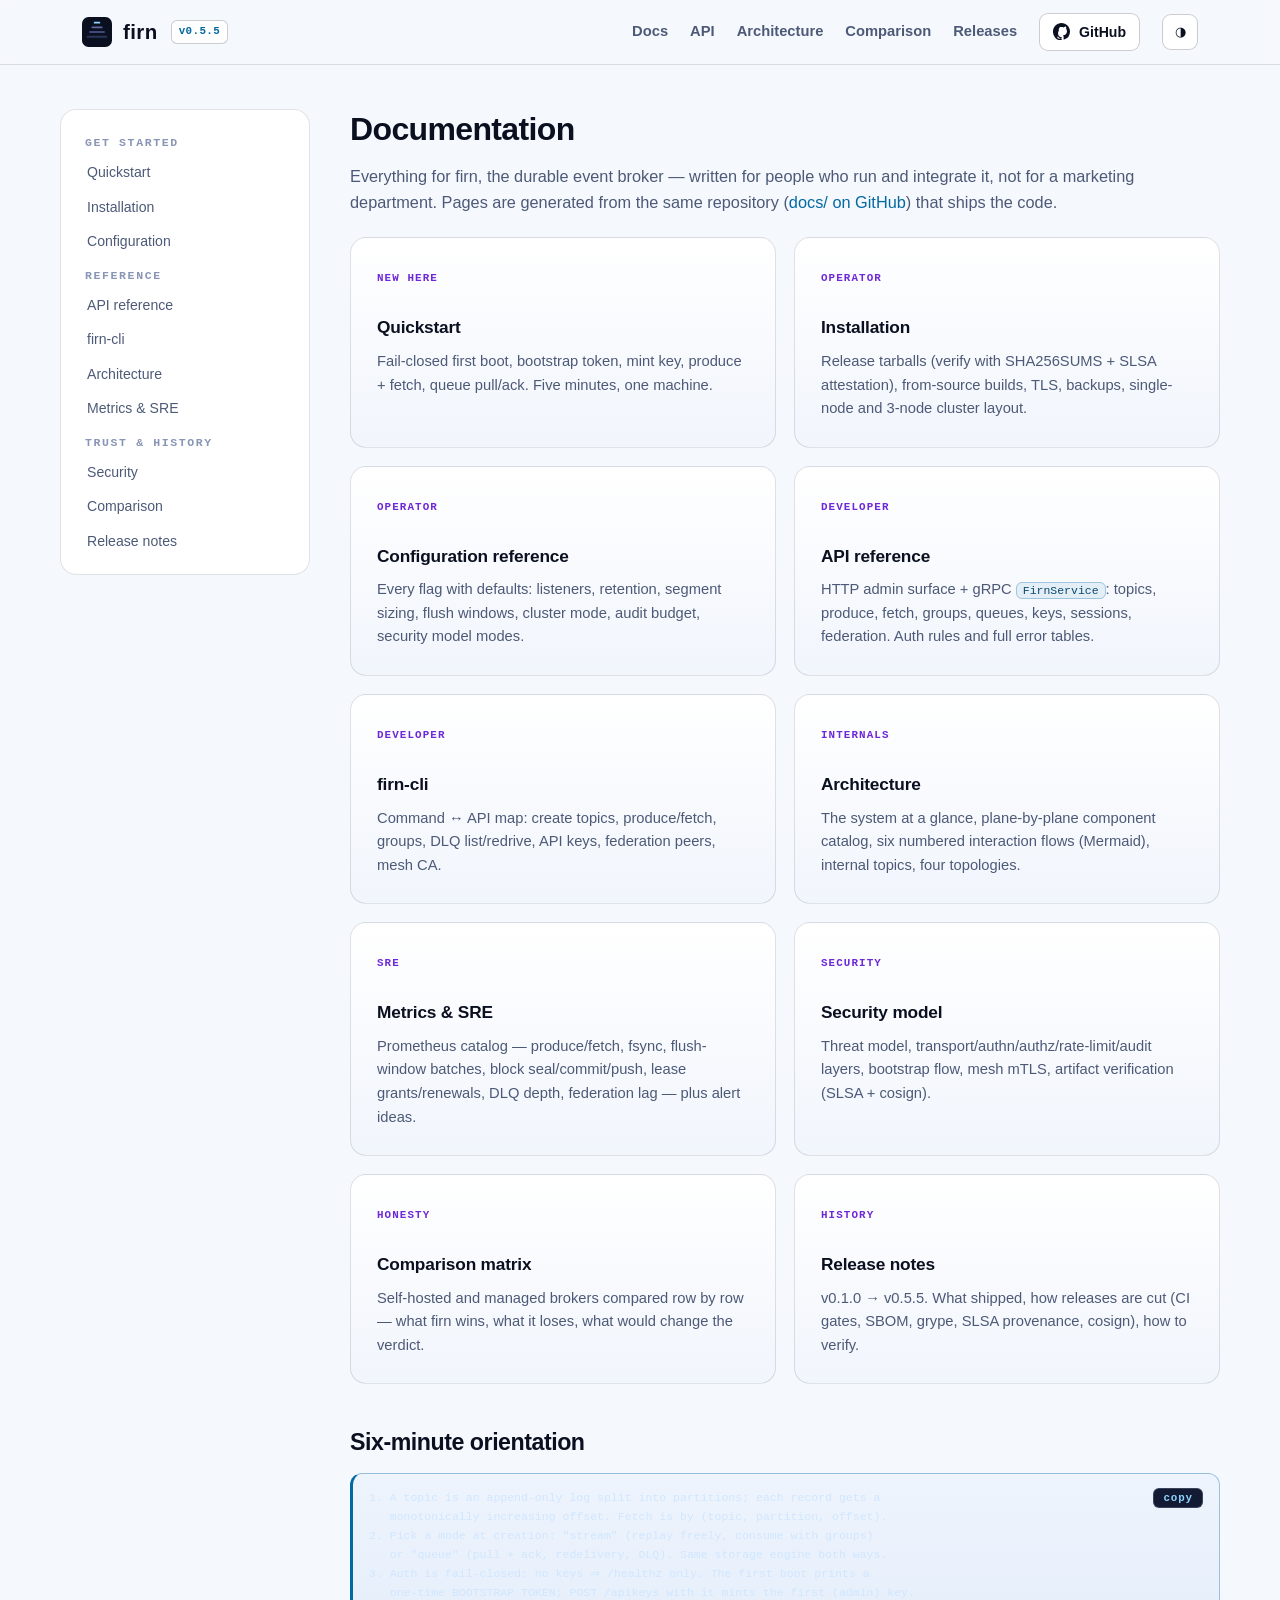
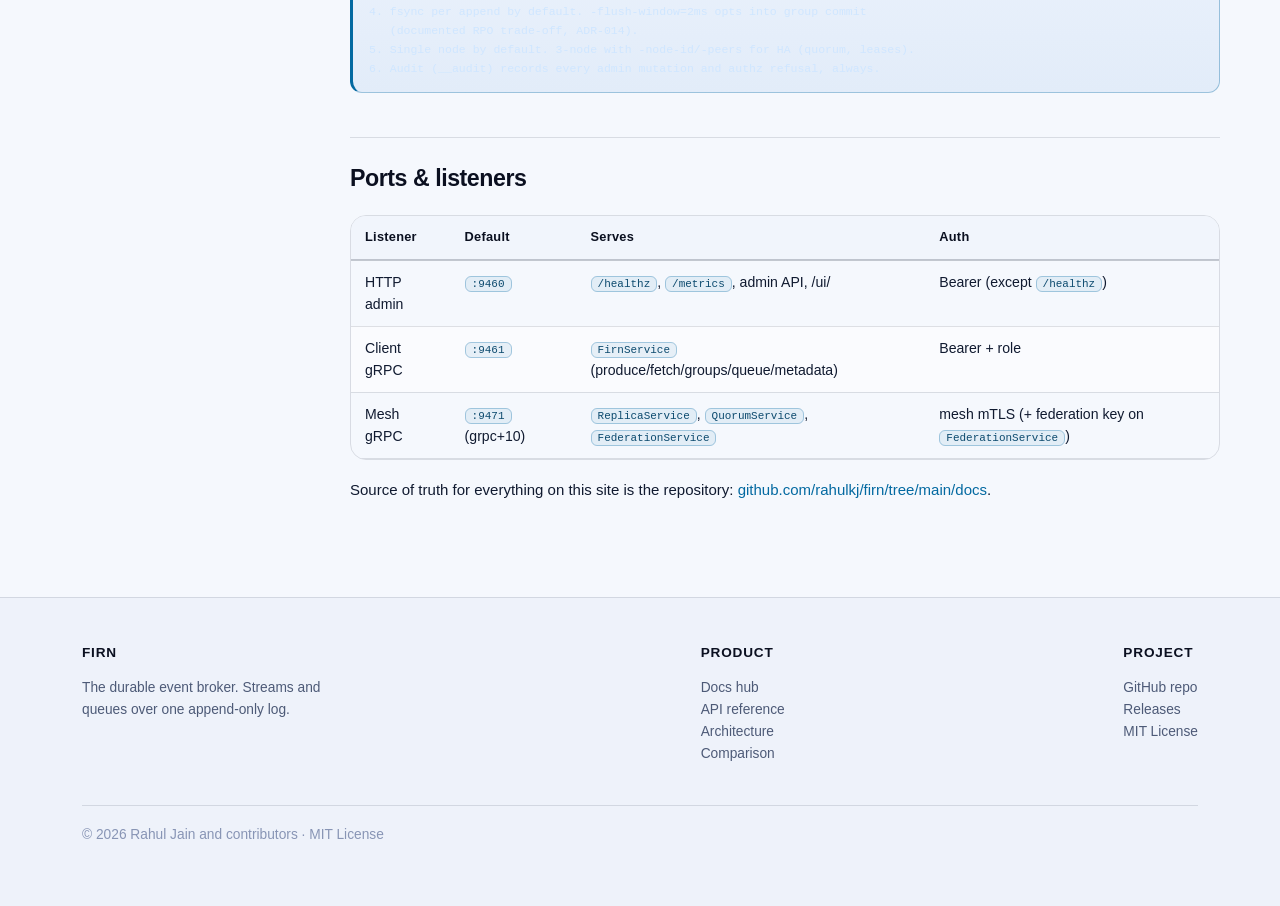
==== commit 6ff5b108: "release: v0.5.5 — broker fetch mutex release (perf)     tag v0.5.5 implied version 0.5.5, but cmd/fi" ====
--- a/site/docs/index.html
+++ b/site/docs/index.html
@@ -11,7 +11,7 @@
 <body>
 <header class="site-header">
   <div class="wrap">
-    <a class="brand" href="../index.html" aria-label="firn home"><svg width="30" height="30" viewBox="0 0 64 64" aria-hidden="true"><rect width="64" height="64" rx="14" fill="#0b1020"/><path d="M12 42h40" stroke="#2a3458" stroke-width="4" stroke-linecap="round"/><path d="M17 32h30" stroke="#3d4a77" stroke-width="4" stroke-linecap="round"/><path d="M22 22h20" stroke="#5b6ba1" stroke-width="4" stroke-linecap="round"/><path d="M27 12h10" stroke="#8fd3ff" stroke-width="4" stroke-linecap="round"/></svg>firn <span class="ver">v0.5.4</span></a>
+    <a class="brand" href="../index.html" aria-label="firn home"><svg width="30" height="30" viewBox="0 0 64 64" aria-hidden="true"><rect width="64" height="64" rx="14" fill="#0b1020"/><path d="M12 42h40" stroke="#2a3458" stroke-width="4" stroke-linecap="round"/><path d="M17 32h30" stroke="#3d4a77" stroke-width="4" stroke-linecap="round"/><path d="M22 22h20" stroke="#5b6ba1" stroke-width="4" stroke-linecap="round"/><path d="M27 12h10" stroke="#8fd3ff" stroke-width="4" stroke-linecap="round"/></svg>firn <span class="ver">v0.5.5</span></a>
     <nav class="nav"><a href="index.html">Docs</a><a href="api.html">API</a><a href="architecture.html">Architecture</a><a href="comparison.html">Comparison</a><a href="releases.html">Releases</a><a class="ghbtn" href="https://github.com/rahulkj/firn" rel="noopener"><svg width="17" height="17" viewBox="0 0 16 16" fill="currentColor" aria-hidden="true"><path d="M8 0c4.42 0 8 3.58 8 8a8.013 8.013 0 0 1-5.45 7.59c-.4.08-.55-.17-.55-.38 0-.27.01-1.13.01-2.2 0-.75-.25-1.23-.54-1.47 1.78-.2 3.65-.88 3.65-3.95 0-.88-.31-1.59-.82-2.15.08-.2.36-1.02-.08-2.12 0 0-.67-.22-2.2.82-.64-.18-1.32-.27-2-.27s-1.36.09-2 .27C6.32 4.91 5.65 5.13 5.65 5.13c-.44 1.1-.16 1.92-.08 2.12-.51.56-.82 1.28-.82 2.15 0 3.06 1.86 3.75 3.64 3.95-.23.2-.44.55-.51 1.07-.46.2-1.61.55-2.33-.66-.15-.24-.6-.83-1.23-.82-1.08.01-.73.61.01.86.46.26.99 1.37 3.89.97 0 .67.01 1.15.01 1.31 0 .21-.15.45-.55.38A7.995 7.995 0 0 1 0 8c0-4.42 3.58-8 8-8"/></svg>GitHub</a><button class="theme-toggle" data-theme-toggle aria-label="Toggle theme">◑</button></nav>
     <button class="menu-toggle" data-menu-toggle aria-label="Toggle menu">≡</button>
   </div>
@@ -47,7 +47,7 @@
   <a class="card" href="sre.html" style="text-decoration:none;color:inherit"><span class="tag">SRE</span><h3>Metrics &amp; SRE</h3><p>Prometheus catalog — produce/fetch, fsync, flush-window batches, block seal/commit/push, lease grants/renewals, DLQ depth, federation lag — plus alert ideas.</p></a>
   <a class="card" href="security.html" style="text-decoration:none;color:inherit"><span class="tag">Security</span><h3>Security model</h3><p>Threat model, transport/authn/authz/rate-limit/audit layers, bootstrap flow, mesh mTLS, artifact verification (SLSA + cosign).</p></a>
   <a class="card" href="comparison.html" style="text-decoration:none;color:inherit"><span class="tag">Honesty</span><h3>Comparison matrix</h3><p>Self-hosted and managed brokers compared row by row — what firn wins, what it loses, what would change the verdict.</p></a>
-  <a class="card" href="releases.html" style="text-decoration:none;color:inherit"><span class="tag">History</span><h3>Release notes</h3><p>v0.1.0 → v0.5.4. What shipped, how releases are cut (CI gates, SBOM, grype, SLSA provenance, cosign), how to verify.</p></a>
+  <a class="card" href="releases.html" style="text-decoration:none;color:inherit"><span class="tag">History</span><h3>Release notes</h3><p>v0.1.0 → v0.5.5. What shipped, how releases are cut (CI gates, SBOM, grype, SLSA provenance, cosign), how to verify.</p></a>
 </div>
 
 <h2 style="border-top:0;padding-top:0;margin-top:40px">Six-minute orientation</h2>
--- a/site/assets/style.css
+++ b/site/assets/style.css
@@ -58,7 +58,6 @@
 .hero{position:relative;overflow:hidden;border-bottom:1px solid var(--line)}
 .hero::before{content:"";position:absolute;inset:0;background:radial-gradient(900px 420px at 15% -10%,rgba(141,211,255,.16),transparent 60%),radial-gradient(800px 500px at 85% 0%,rgba(196,181,253,.14),transparent 55%)}
 .hero .wrap{position:relative;padding:92px 22px 84px;display:grid;grid-template-columns:1.05fr .95fr;gap:48px;align-items:center}
-@media (max-width:980px){.hero .wrap{grid-template-columns:1fr;padding:64px 22px 56px}}
 .eyebrow{display:inline-flex;gap:10px;align-items:center;font:600 .76rem/1 ui-monospace,Menlo,monospace;letter-spacing:.14em;text-transform:uppercase;color:var(--accent);margin-bottom:22px}
 .eyebrow .dot{width:7px;height:7px;border-radius:50%;background:var(--ok);box-shadow:0 0 12px var(--ok)}
 h1{font-size:clamp(2.5rem,5.2vw,3.7rem);line-height:1.06;margin:0 0 22px;letter-spacing:-.03em;font-weight:800;color:var(--snow)}
@@ -86,7 +85,6 @@
 .term-chrome span{margin-left:10px;font:.75rem ui-monospace,Menlo,monospace;color:var(--faint)}
 .term pre{margin:0;padding:18px 20px;overflow-x:auto;font-size:.82rem;line-height:1.72;color:#c7e0ff}
 .term .p{color:#5eead4}.term .c{color:#64748b}.term .o{color:#a5f3fc}.term .okc{color:#34d399}
-@media (max-width:980px){.quickfacts{max-width:100%}}
 
 /* ---------- sections & content ---------- */
 section.block{padding:72px 0}
@@ -100,7 +98,6 @@
 .card .tag{display:inline-block;font:600 .68rem ui-monospace,Menlo,monospace;color:var(--accent2);letter-spacing:.1em;text-transform:uppercase}
 .grid-3{display:grid;grid-template-columns:repeat(3,1fr);gap:18px}
 .grid-2{display:grid;grid-template-columns:repeat(2,1fr);gap:18px}
-@media (max-width:980px){.grid-3,.grid-2{grid-template-columns:1fr}}
 
 /* honesty callout */
 .honesty{border:1px solid rgba(251,191,36,.35);background:rgba(251,191,36,.06);border-left:4px solid var(--warn);border-radius:12px;padding:18px 22px;color:#fde68a;font-size:.92rem;max-width:60rem}
@@ -119,7 +116,7 @@
 
 /* code — every kind gets its own backdrop */
 /* inline chip */
-code{font-family:ui-monospace,"SF Mono",Menlo,Consolas,monospace;font-size:.78em;background:var(--chip-bg);border:1px solid var(--chip-line);border-radius:6px;padding:1px 6px;color:var(--chip-text);white-space:nowrap}
+code{font-family:ui-monospace,"SF Mono",Menlo,Consolas,monospace;font-size:.78em;background:var(--chip-bg);border:1px solid var(--chip-line);border-radius:6px;padding:1px 6px;color:var(--chip-text);overflow-wrap:anywhere}
 [data-theme="light"] code{color:var(--chip-text)}
 /* block: shell/code output */
 pre.code{background:var(--block-bg);border:1px solid var(--block-line);border-left:3px solid var(--accent);border-radius:12px;padding:14px 16px;white-space:pre-wrap;overflow-wrap:anywhere;word-break:break-word;font-size:.72rem;line-height:1.65;color:#cfe6ff;box-shadow:inset 0 1px 0 rgba(255,255,255,.03)}
@@ -134,7 +131,7 @@
 
 /* docs layout */
 .docs-main{display:grid;grid-template-columns:250px 1fr;gap:40px;padding:44px 0 80px}
-@media (max-width:980px){.docs-main{grid-template-columns:1fr}.docs-side{position:static}}
+.docs-main > *{min-width:0}
 .docs-side{position:sticky;top:84px;align-self:start;border:1px solid var(--line);border-radius:var(--radius);background:var(--panel);padding:16px;font-size:.88rem}
 .docs-side .side-title{font:700 .72rem ui-monospace,Menlo,monospace;letter-spacing:.14em;text-transform:uppercase;color:var(--faint);margin:10px 8px 6px}
 .docs-side a{display:block;padding:6px 10px;border-radius:8px;color:var(--muted);font-weight:500}
@@ -152,5 +149,29 @@
 .site-footer a{color:var(--muted)}
 .site-footer .fine{margin-top:26px;border-top:1px solid var(--line);padding-top:18px;color:var(--faint);display:flex;justify-content:space-between;gap:18px;flex-wrap:wrap}
 
-.mermaid{background:var(--code);border:1px solid var(--line2);border-radius:12px;padding:18px;overflow-x:auto;margin:16px 0}
+.mermaid{background:var(--diagram-bg);border:1px solid var(--diagram-line);border-left:3px solid var(--accent2);border-radius:12px;padding:18px;margin:16px 0}
 .legend{display:flex;gap:16px;flex-wrap:wrap;font-size:.8rem;color:var(--muted);margin-top:10px}
+
+/* ---------- mobile overrides (must follow base rules) ---------- */
+@media (max-width:980px){
+  .grid-3,.grid-2{grid-template-columns:1fr}
+  .docs-main{grid-template-columns:1fr}.docs-side{position:static}
+  .hero .wrap{grid-template-columns:1fr;padding:64px 22px 56px}
+  .quickfacts{max-width:100%}
+}
+@media (max-width:560px){
+  .wrap{padding:0 16px}
+  .kicker{letter-spacing:.07em}
+  .btn{padding:11px 15px;font-size:.9rem}
+  .cta-row{gap:10px}
+  h1{letter-spacing:-.02em}
+  .quickfacts b{font-size:.95rem}
+  .term-chrome span{font-size:.62rem;white-space:normal}
+  .term-chrome{padding:9px 11px;gap:5px}
+  .docs-side{padding:12px}
+  .docs-content h1{font-size:1.6rem}
+  .docs-content h2{margin-top:32px;padding-top:18px}
+  .honesty{padding:16px 16px}
+  .site-footer .fine{flex-direction:column;gap:8px}
+  .table-wrap{border-radius:12px}
+}
